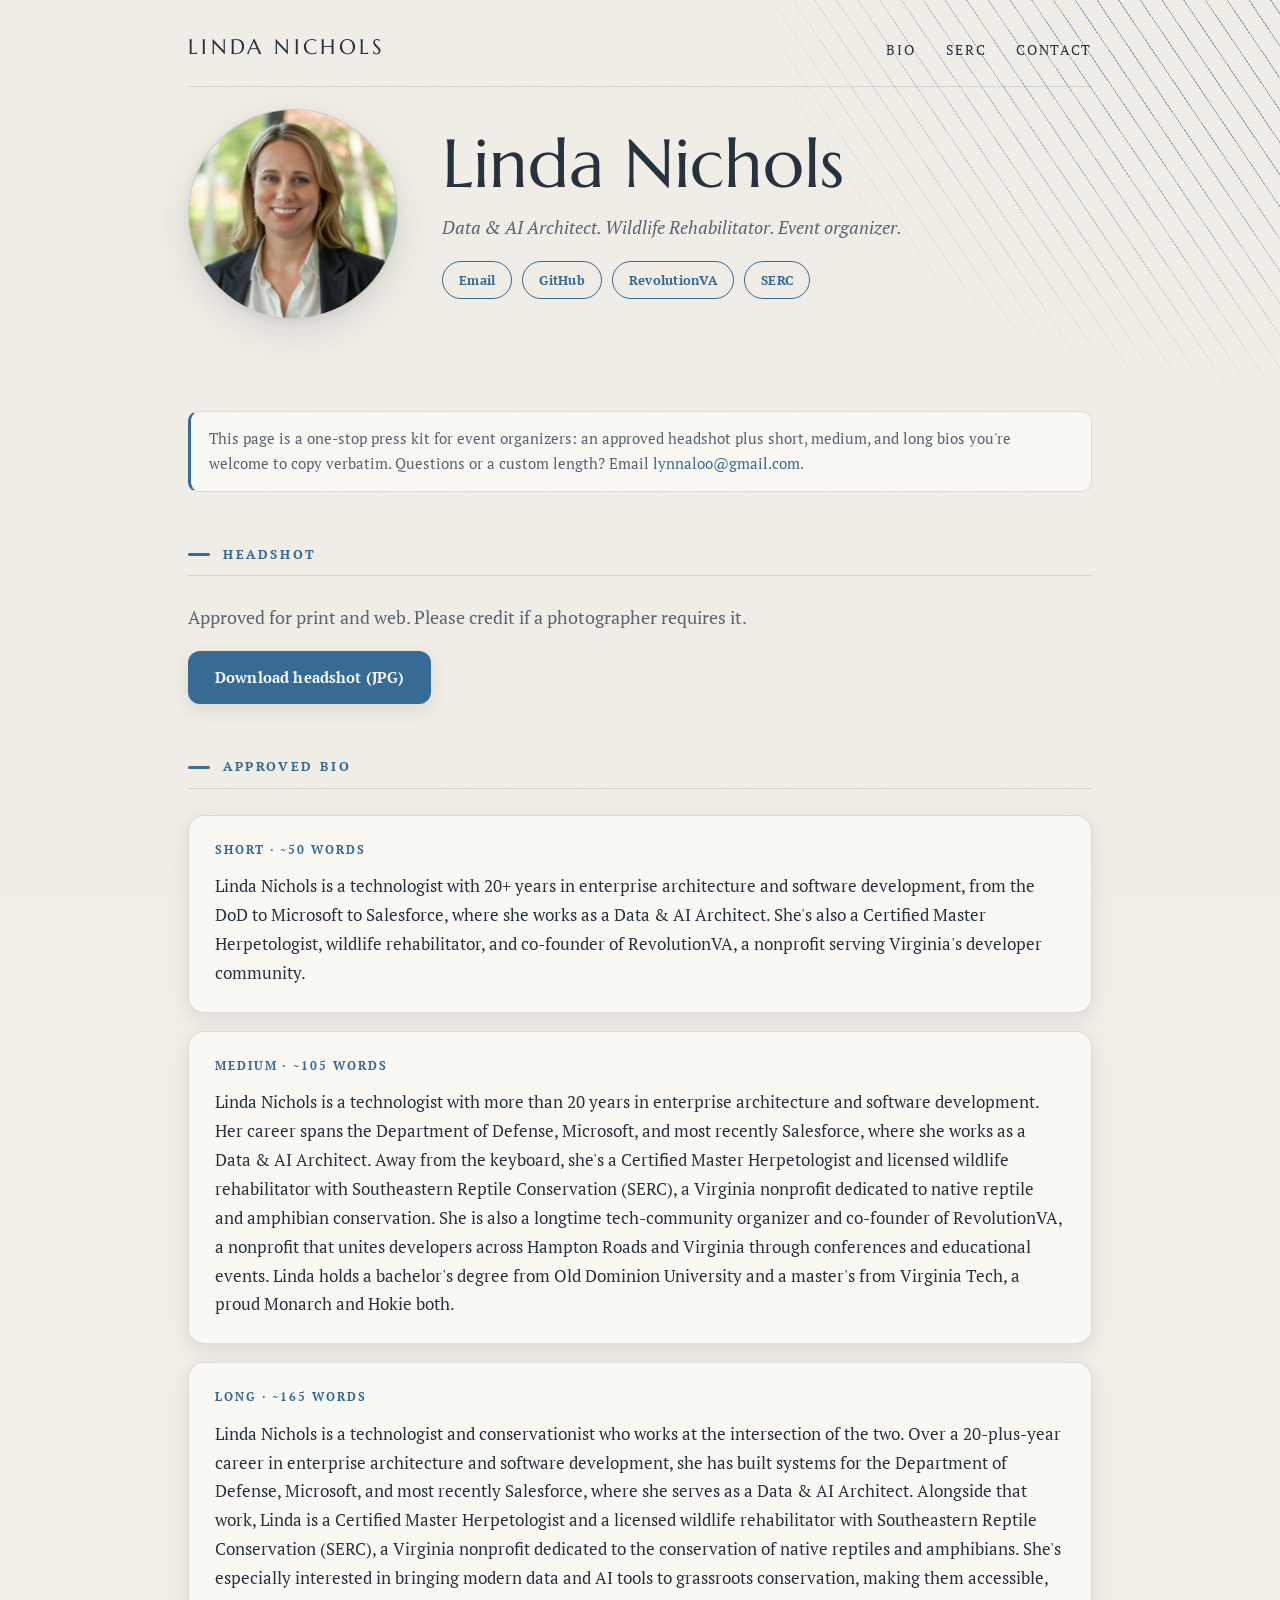
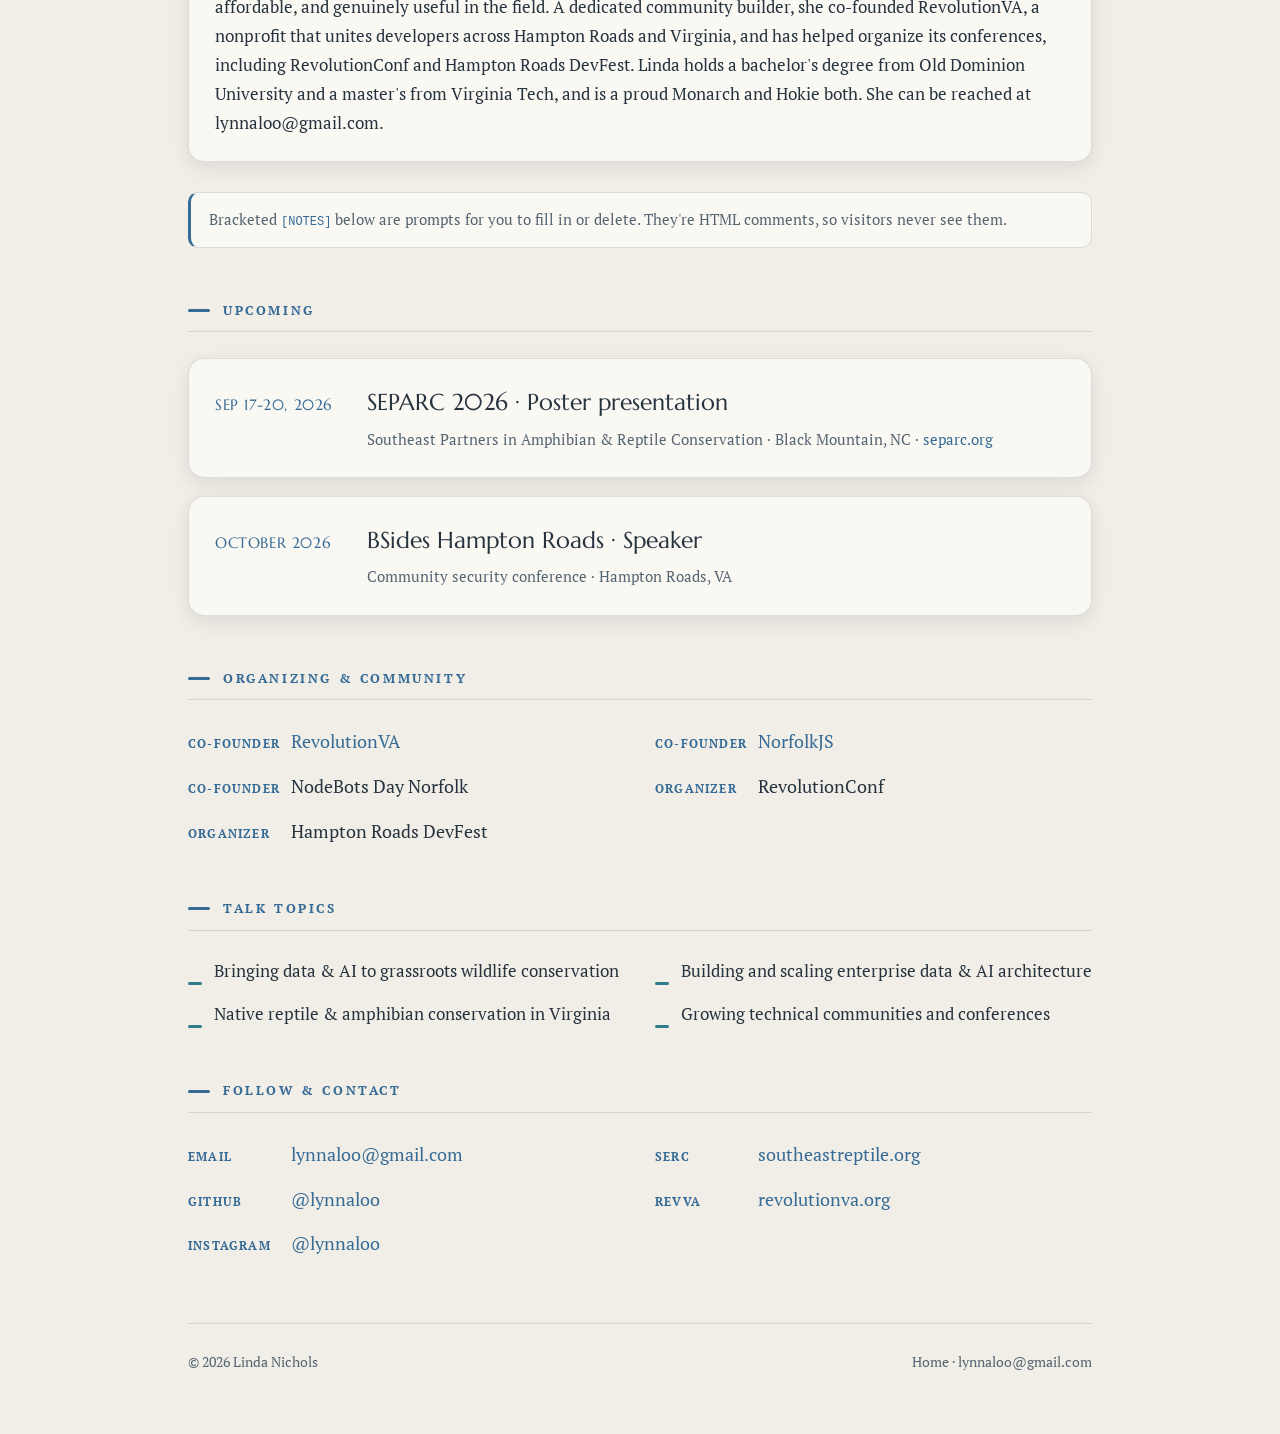
==== bio.html @ 892b2a98 "more edits" ====
<!doctype html>
<html lang="en">
<head>
  <meta charset="utf-8">
  <meta name="viewport" content="width=device-width, initial-scale=1">
  <title>Bio &amp; Press Kit &middot; Linda Nichols</title>
  <meta name="description" content="Approved headshot, bios (short/medium/long), speaking engagements, and contact details for Linda Nichols, Data & AI Architect, Certified Master Herpetologist, and event organizer.">
  <link rel="preconnect" href="https://fonts.googleapis.com">
  <link rel="preconnect" href="https://fonts.gstatic.com" crossorigin>
  <link href="https://fonts.googleapis.com/css2?family=Marcellus&family=PT+Serif:ital,wght@0,400;0,700;1,400;1,700&display=swap" rel="stylesheet">
  <link rel="stylesheet" href="style.css?v=10">
  <link rel="icon" href="data:image/svg+xml,<svg xmlns='http://www.w3.org/2000/svg' viewBox='0 0 100 100'><text y='.9em' font-size='90'>🐢</text></svg>">
</head>
<body>

  <div class="lines" aria-hidden="true"></div>

  <div class="wrap">

    <nav class="nav">
      <a class="brand" href="/">Linda Nichols</a>
      <div class="links">
        <a href="/bio.html">Bio</a>
        <a href="https://southeastreptile.org">SERC</a>
        <a href="mailto:lynnaloo@gmail.com">Contact</a>
      </div>
    </nav>

    <header class="bio-head">
      <div class="portrait">
        <div class="frame">
          <span class="monogram" aria-hidden="true">LN</span>
          <img src="assets/headshot.jpg" alt="Headshot of Linda Nichols" onerror="this.style.display='none'">
        </div>
      </div>
      <div>
        <h1>Linda Nichols</h1>
        <p class="tagline">Data &amp; AI Architect. Wildlife Rehabilitator. Event organizer.</p>
        <div class="cover-links">
          <a class="chip" href="mailto:lynnaloo@gmail.com">Email</a>
          <a class="chip" href="https://github.com/lynnaloo">GitHub</a>
          <a class="chip" href="https://revolutionva.org">RevolutionVA</a>
          <a class="chip" href="https://southeastreptile.org">SERC</a>
        </div>
      </div>
    </header>

    <main>
      <p class="note">
        This page is a one-stop press kit for event organizers: an approved headshot plus
        short, medium, and long bios you're welcome to copy verbatim. Questions or a custom
        length? Email <a href="mailto:lynnaloo@gmail.com">lynnaloo@gmail.com</a>.
      </p>

      <!-- ============ HEADSHOT ============ -->
      <section class="block">
        <h2>Headshot</h2>
        <p style="margin-top:0;color:var(--ink-2)">Approved for print and web. Please credit if a photographer requires it.</p>
        <div class="asset-row">
          <a class="btn primary" href="assets/headshot.jpg" download>Download headshot (JPG)</a>
        </div>
      </section>

      <!-- ============ BIOS ============ -->
      <section class="block">
        <h2>Approved bio</h2>

        <div class="bio-card">
          <p class="label">Short &middot; ~50 words</p>
          <p>
            Linda Nichols is a technologist with 20+ years in enterprise architecture and
            software development, from the DoD to Microsoft to Salesforce, where she works as
            a Data &amp; AI Architect. She's also a Certified Master Herpetologist, wildlife
            rehabilitator, and co-founder of RevolutionVA, a nonprofit serving Virginia's
            developer community.
          </p>
        </div>

        <div class="bio-card">
          <p class="label">Medium &middot; ~105 words</p>
          <p>
            Linda Nichols is a technologist with more than 20 years in enterprise
            architecture and software development. Her career spans the Department of Defense,
            Microsoft, and most recently Salesforce, where she works as a Data &amp; AI
            Architect. Away from the keyboard, she's a Certified Master Herpetologist and
            licensed wildlife rehabilitator with Southeastern Reptile Conservation (SERC), a
            Virginia nonprofit dedicated to native reptile and amphibian conservation. She is
            also a longtime tech-community organizer and co-founder of RevolutionVA, a
            nonprofit that unites developers across Hampton Roads and Virginia through
            conferences and educational events. Linda holds a bachelor's degree from Old
            Dominion University and a master's from Virginia Tech, a proud Monarch and Hokie both.
          </p>
        </div>

        <div class="bio-card">
          <p class="label">Long &middot; ~165 words</p>
          <p>
            Linda Nichols is a technologist and conservationist who works at the intersection
            of the two. Over a 20-plus-year career in enterprise architecture and software
            development, she has built systems for the Department of Defense, Microsoft, and
            most recently Salesforce, where she serves as a Data &amp; AI Architect. Alongside
            that work, Linda is a Certified Master Herpetologist and a licensed wildlife
            rehabilitator with Southeastern Reptile Conservation (SERC), a Virginia nonprofit
            dedicated to the conservation of native reptiles and amphibians. She's especially
            interested in bringing modern data and AI tools to grassroots conservation, making
            them accessible, affordable, and genuinely useful in the field. A dedicated
            community builder, she co-founded RevolutionVA, a nonprofit that unites developers
            across Hampton Roads and Virginia, and has helped organize its conferences,
            including RevolutionConf and Hampton Roads DevFest. Linda holds a bachelor's degree
            from Old Dominion University and a master's from Virginia Tech, and is a proud
            Monarch and Hokie both. She can be reached at lynnaloo@gmail.com.
          </p>
        </div>

        <p class="note">Bracketed <code>[NOTES]</code> below are prompts for you to fill in or delete. They're HTML comments, so visitors never see them.</p>
      </section>

      <!-- ============ UPCOMING SPEAKING ============ -->
      <section class="block">
        <h2>Upcoming</h2>

        <div class="bio-card">
          <div class="event">
            <span class="when">Sep 17-20, 2026</span>
            <span class="what">
              <strong>SEPARC 2026 &middot; Poster presentation</strong><br>
              <span class="meta">Southeast Partners in Amphibian &amp; Reptile Conservation &middot; Black Mountain, NC &middot;
              <a href="https://www.separc.org/2026-meeting">separc.org</a></span>
            </span>
          </div>
        </div>

        <div class="bio-card">
          <div class="event">
            <span class="when">October 2026</span>
            <span class="what">
              <strong>BSides Hampton Roads &middot; Speaker</strong><br>
              <span class="meta">Community security conference &middot; Hampton Roads, VA
              <!-- [Add exact date + talk title + link when confirmed] --></span>
            </span>
          </div>
        </div>
      </section>

      <!-- ============ ORGANIZING ============ -->
      <section class="block">
        <h2>Organizing &amp; community</h2>
        <div class="links-list">
          <a href="https://revolutionva.org"><span class="k">Co-founder</span> RevolutionVA</a>
          <a href="https://norfolkjs.com"><span class="k">Co-founder</span> NorfolkJS</a>
          <span class="pair"><span class="k">Co-founder</span> NodeBots Day Norfolk</span>
          <span class="pair"><span class="k">Organizer</span> RevolutionConf</span>
          <span class="pair"><span class="k">Organizer</span> Hampton Roads DevFest</span>
        </div>
      </section>

      <!-- ============ TALK TOPICS ============ -->
      <section class="block">
        <h2>Talk topics</h2>
        <div class="links-list">
          <span class="topic">Bringing data &amp; AI to grassroots wildlife conservation</span>
          <span class="topic">Building and scaling enterprise data &amp; AI architecture</span>
          <span class="topic">Native reptile &amp; amphibian conservation in Virginia</span>
          <span class="topic">Growing technical communities and conferences</span>
        </div>
      </section>

      <!-- ============ CONTACT ============ -->
      <section class="block">
        <h2>Follow &amp; contact</h2>
        <div class="links-list">
          <a href="mailto:lynnaloo@gmail.com"><span class="k">Email</span> lynnaloo@gmail.com</a>
          <a href="https://southeastreptile.org"><span class="k">SERC</span> southeastreptile.org</a>
          <a href="https://github.com/lynnaloo"><span class="k">GitHub</span> @lynnaloo</a>
          <a href="https://revolutionva.org"><span class="k">RevVA</span> revolutionva.org</a>
          <a href="https://instagram.com/lynnaloo"><span class="k">Instagram</span> @lynnaloo</a>
        </div>
      </section>
    </main>

    <footer>
      <span>&copy; <span id="yr"></span> Linda Nichols</span>
      <span><a href="/">Home</a> &middot; <a href="mailto:lynnaloo@gmail.com">lynnaloo@gmail.com</a></span>
    </footer>

  </div>
  <script>document.getElementById('yr').textContent = new Date().getFullYear();</script>
</body>
</html>
---- style.css ----
/* ============================================================
   Linda Nichols personal site
   Look: soft watercolor / editorial, blue palette on warm paper
   Type: Marcellus (display) + PT Serif (body)
   ============================================================ */

:root {
  --paper:   #f1eee7;   /* soft warm paper */
  --paper-2: #e8e5db;
  --surface: #faf8f3;   /* cards */
  --ink:     #26333e;   /* deep slate-blue */
  --ink-2:   #566572;
  --line:    rgba(38, 51, 62, .14);
  --blue:    #356b96;   /* accent / links */
  --teal:    #2f7d8c;
  --indigo:  #435a86;

  --shadow:    0 14px 38px rgba(38, 51, 62, .12), 0 3px 10px rgba(38, 51, 62, .06);
  --shadow-sm: 0 6px 18px rgba(38, 51, 62, .10);
  --radius:  16px;
  --maxw:    960px;

  --display: "Marcellus", "Iowan Old Style", Georgia, serif;
  --body:    "PT Serif", Georgia, "Times New Roman", serif;
}

@media (prefers-color-scheme: dark) {
  :root {
    --paper:   #15212a;   /* deep petrol */
    --paper-2: #101a21;
    --surface: #1d2b35;
    --ink:     #e7eef2;
    --ink-2:   #a6b6c0;
    --line:    rgba(231, 238, 242, .14);
    --blue:    #7fb2da;
    --teal:    #57b0bf;
    --indigo:  #8ea4cf;
    --shadow:    0 16px 40px rgba(0, 0, 0, .45), 0 4px 12px rgba(0, 0, 0, .35);
    --shadow-sm: 0 8px 22px rgba(0, 0, 0, .4);
  }
}

/* ---- base ---- */
* { box-sizing: border-box; }
html { -webkit-text-size-adjust: 100%; scroll-behavior: smooth; }
body {
  margin: 0;
  font-family: var(--body);
  background: var(--paper);
  color: var(--ink);
  font-size: 18px;
  line-height: 1.7;
  -webkit-font-smoothing: antialiased;
  position: relative;
}
/* soft paper grain */
body::before {
  content: ""; position: fixed; inset: 0; z-index: 9999; pointer-events: none;
  opacity: .45; mix-blend-mode: multiply;
  background-image: url("data:image/svg+xml,%3Csvg xmlns='http://www.w3.org/2000/svg' width='140' height='140'%3E%3Cfilter id='n'%3E%3CfeTurbulence type='fractalNoise' baseFrequency='0.9' numOctaves='2' stitchTiles='stitch'/%3E%3CfeColorMatrix type='saturate' values='0'/%3E%3C/filter%3E%3Crect width='100%25' height='100%25' filter='url(%23n)' opacity='0.05'/%3E%3C/svg%3E");
}
@media (prefers-color-scheme: dark) { body::before { mix-blend-mode: screen; opacity: .35; } }

.wrap { position: relative; z-index: 1; max-width: var(--maxw); margin: 0 auto; padding: 0 28px; }
a { color: var(--blue); text-decoration: none; }
a:hover { text-decoration: underline; text-underline-offset: 3px; }
img { max-width: 100%; display: block; }
h1, h2, h3 { font-family: var(--display); font-weight: 400; line-height: 1.04; }
::selection { background: rgba(53, 107, 150, .22); color: var(--ink); }

/* ---- nav ---- */
.nav { display: flex; align-items: center; justify-content: space-between; padding: 30px 0 20px; border-bottom: 1px solid var(--line); }
.nav .brand { font-family: var(--display); font-size: 21px; letter-spacing: .16em; text-transform: uppercase; color: var(--ink); }
.nav .brand:hover { text-decoration: none; color: var(--blue); }
.nav .links a { color: var(--ink); margin-left: 26px; font-size: 14px; text-transform: uppercase; letter-spacing: .12em; }
.nav .links a:hover { color: var(--blue); text-decoration: none; }

/* ---- eyebrow ---- */
.eyebrow {
  display: inline-flex; align-items: center; gap: 12px;
  font-family: var(--body); font-weight: 700; text-transform: uppercase;
  letter-spacing: .22em; font-size: 12px; color: var(--blue); margin: 0 0 26px;
}
.eyebrow::before { content: ""; width: 30px; height: 2px; background: var(--blue); }

/* ============================================================
   HERO (home)
   ============================================================ */
.hero { position: relative; }
.hero-inner { padding: 44px 0 88px; position: relative; z-index: 1; }
.hero h1 { font-size: clamp(48px, 10vw, 104px); margin: 0 0 26px; color: var(--ink); letter-spacing: -0.01em; }
.hero h1 em { font-style: italic; color: var(--blue); }
.hero .lede { font-size: 20px; line-height: 1.6; color: var(--ink-2); margin: 0 0 34px; }
.hero .lede strong { color: var(--ink); font-weight: 700; }

/* line motif: thin diagonal hatch fading into the top-right corner */
.lines {
  position: absolute; top: 0; right: 0; width: min(48%, 560px); height: 440px; z-index: 0; pointer-events: none;
  background-image: repeating-linear-gradient(56deg, rgba(53,107,150,.5) 0 1px, transparent 1px 18px);
  -webkit-mask-image: radial-gradient(135% 130% at 100% 0, #000 26%, transparent 70%);
          mask-image: radial-gradient(135% 130% at 100% 0, #000 26%, transparent 70%);
}
@media (prefers-color-scheme: dark) {
  .lines { background-image: repeating-linear-gradient(56deg, rgba(127,178,218,.3) 0 1px, transparent 1px 18px); }
}
@media (max-width: 900px) { .lines { height: 320px; width: min(60%, 360px); } }
@media (max-width: 560px) { .lines { height: 200px; width: 64%; } }

/* ---- buttons ---- */
.btn-row { display: flex; flex-wrap: wrap; gap: 16px; }
.btn {
  display: inline-block; padding: 13px 26px; border-radius: 12px;
  font-family: var(--body); font-weight: 700; font-size: 15px; letter-spacing: .01em;
  border: 1px solid var(--line); background: var(--surface); color: var(--ink);
  box-shadow: var(--shadow-sm); transition: transform .16s ease, box-shadow .16s ease;
}
.btn:hover { text-decoration: none; transform: translateY(-2px); box-shadow: var(--shadow); }
.btn.primary { background: var(--blue); border-color: transparent; color: #f7fbff; }

/* ============================================================
   BIO cover (portrait + name)
   ============================================================ */
.bio-head { display: flex; gap: 44px; align-items: center; padding: 22px 0 58px; flex-wrap: wrap; }

.portrait { position: relative; width: 210px; flex-shrink: 0; }
.portrait .frame {
  position: relative; z-index: 1; border-radius: 50%; overflow: hidden;
  box-shadow: var(--shadow); background: var(--paper-2); border: 1px solid var(--line);
  aspect-ratio: 1 / 1;
}
.portrait .monogram {
  position: absolute; inset: 0; display: flex; align-items: center; justify-content: center;
  font-family: var(--display); font-size: 62px; letter-spacing: .06em; color: var(--ink-2);
  opacity: .55;
}
.portrait img { position: relative; z-index: 1; width: 100%; height: 100%; aspect-ratio: 1 / 1; object-fit: cover; }

.bio-head h1 { font-size: clamp(42px, 8vw, 68px); margin: 0 0 14px; color: var(--ink); }
.bio-head .tagline { font-family: var(--body); font-style: italic; font-size: 18px; color: var(--ink-2); margin: 0 0 20px; line-height: 1.5; }
.cover-links { display: flex; flex-wrap: wrap; gap: 10px; }
.chip {
  font-family: var(--body); font-weight: 700; font-size: 13px; letter-spacing: .02em;
  padding: 7px 16px; border-radius: 999px; border: 1px solid var(--blue);
  color: var(--blue); background: transparent; transition: background .16s ease, color .16s ease;
}
.chip:hover { background: var(--blue); color: #f7fbff; text-decoration: none; }

/* ============================================================
   CONTENT
   ============================================================ */
main { padding: 4px 0 0; }

.note {
  font-family: var(--body); font-size: 15px; color: var(--ink-2);
  background: var(--surface); border: 1px solid var(--line); border-left: 3px solid var(--blue);
  border-radius: 10px; padding: 14px 18px; margin: 30px 0 0;
}
.note code { font-family: ui-monospace, Menlo, monospace; font-size: 12px; color: var(--blue); }

section.block { margin: 56px 0; }
section.block > h2 {
  display: flex; align-items: center; gap: 13px;
  font-family: var(--body); font-weight: 700; text-transform: uppercase;
  letter-spacing: .2em; font-size: 13px; color: var(--blue);
  margin: 0 0 26px; padding-bottom: 14px; border-bottom: 1px solid var(--line);
}
section.block > h2::before { content: ""; width: 22px; height: 3px; border-radius: 2px; background: var(--blue); flex-shrink: 0; }

/* cards */
.bio-card {
  position: relative; background: var(--surface); border: 1px solid var(--line);
  border-radius: var(--radius); padding: 24px 26px; margin-bottom: 18px;
  box-shadow: var(--shadow-sm); transition: transform .16s ease, box-shadow .16s ease;
}
.bio-card:hover { transform: translateY(-3px); box-shadow: var(--shadow); }
.bio-card .label { font-family: var(--body); font-size: 12px; font-weight: 700; text-transform: uppercase; letter-spacing: .16em; color: var(--blue); margin: 0 0 12px; }
.bio-card p { margin: 0; font-size: 17px; }
.bio-card p + p { margin-top: 8px; }

/* events */
.event { display: flex; gap: 24px; align-items: baseline; }
.event .when { font-family: var(--display); font-size: 15px; letter-spacing: .04em; color: var(--blue); flex-shrink: 0; min-width: 128px; text-transform: uppercase; }
.event .what strong { font-family: var(--display); font-weight: 400; font-size: 23px; color: var(--ink); }
.event .what .meta { color: var(--ink-2); font-size: 15px; }

.asset-row { display: flex; flex-wrap: wrap; gap: 14px; margin-top: 6px; }

/* two-column lists */
.links-list { display: grid; grid-template-columns: repeat(2, 1fr); gap: 14px 30px; }
.links-list a, .links-list span.pair { display: flex; align-items: baseline; gap: 11px; }
.links-list .k { font-family: var(--body); font-size: 12px; font-weight: 700; text-transform: uppercase; letter-spacing: .1em; color: var(--blue); min-width: 92px; flex-shrink: 0; }
.topic { display: flex; gap: 12px; align-items: baseline; color: var(--ink); font-size: 17px; }
.topic::before { content: ""; width: 14px; height: 3px; border-radius: 2px; background: var(--teal); flex-shrink: 0; transform: translateY(8px); }

/* home highlight cards */
.cards { display: grid; grid-template-columns: repeat(2, 1fr); gap: 20px; margin: 46px 0; }
.card {
  position: relative; display: block; background: var(--surface); border: 1px solid var(--line);
  border-radius: var(--radius); padding: 26px; box-shadow: var(--shadow-sm); color: var(--ink);
  transition: transform .16s ease, box-shadow .16s ease; overflow: hidden;
}
.card:hover { transform: translateY(-3px); box-shadow: var(--shadow); text-decoration: none; }
.card .kicker { position: relative; z-index: 1; font-family: var(--body); font-size: 12px; font-weight: 700; text-transform: uppercase; letter-spacing: .14em; color: var(--blue); margin: 0 0 10px; }
.card h3 { position: relative; z-index: 1; font-size: 25px; margin: 0 0 8px; color: var(--ink); }
.card p { position: relative; z-index: 1; margin: 0; color: var(--ink-2); font-size: 15px; }

/* footer */
footer {
  border-top: 1px solid var(--line); margin-top: 64px; padding: 26px 0 60px;
  color: var(--ink-2); font-family: var(--body); font-size: 14px;
  display: flex; justify-content: space-between; flex-wrap: wrap; gap: 12px;
}
footer a { color: var(--ink-2); }
footer a:hover { color: var(--blue); }

/* ---- responsive ---- */
@media (max-width: 620px) {
  body { font-size: 17px; }
  .links-list, .cards { grid-template-columns: 1fr; }
  .event { flex-direction: column; gap: 4px; }
  .event .when { min-width: 0; }
  .nav .links a { margin-left: 16px; }
}

@media (prefers-reduced-motion: reduce) { * { transition: none !important; scroll-behavior: auto; } }
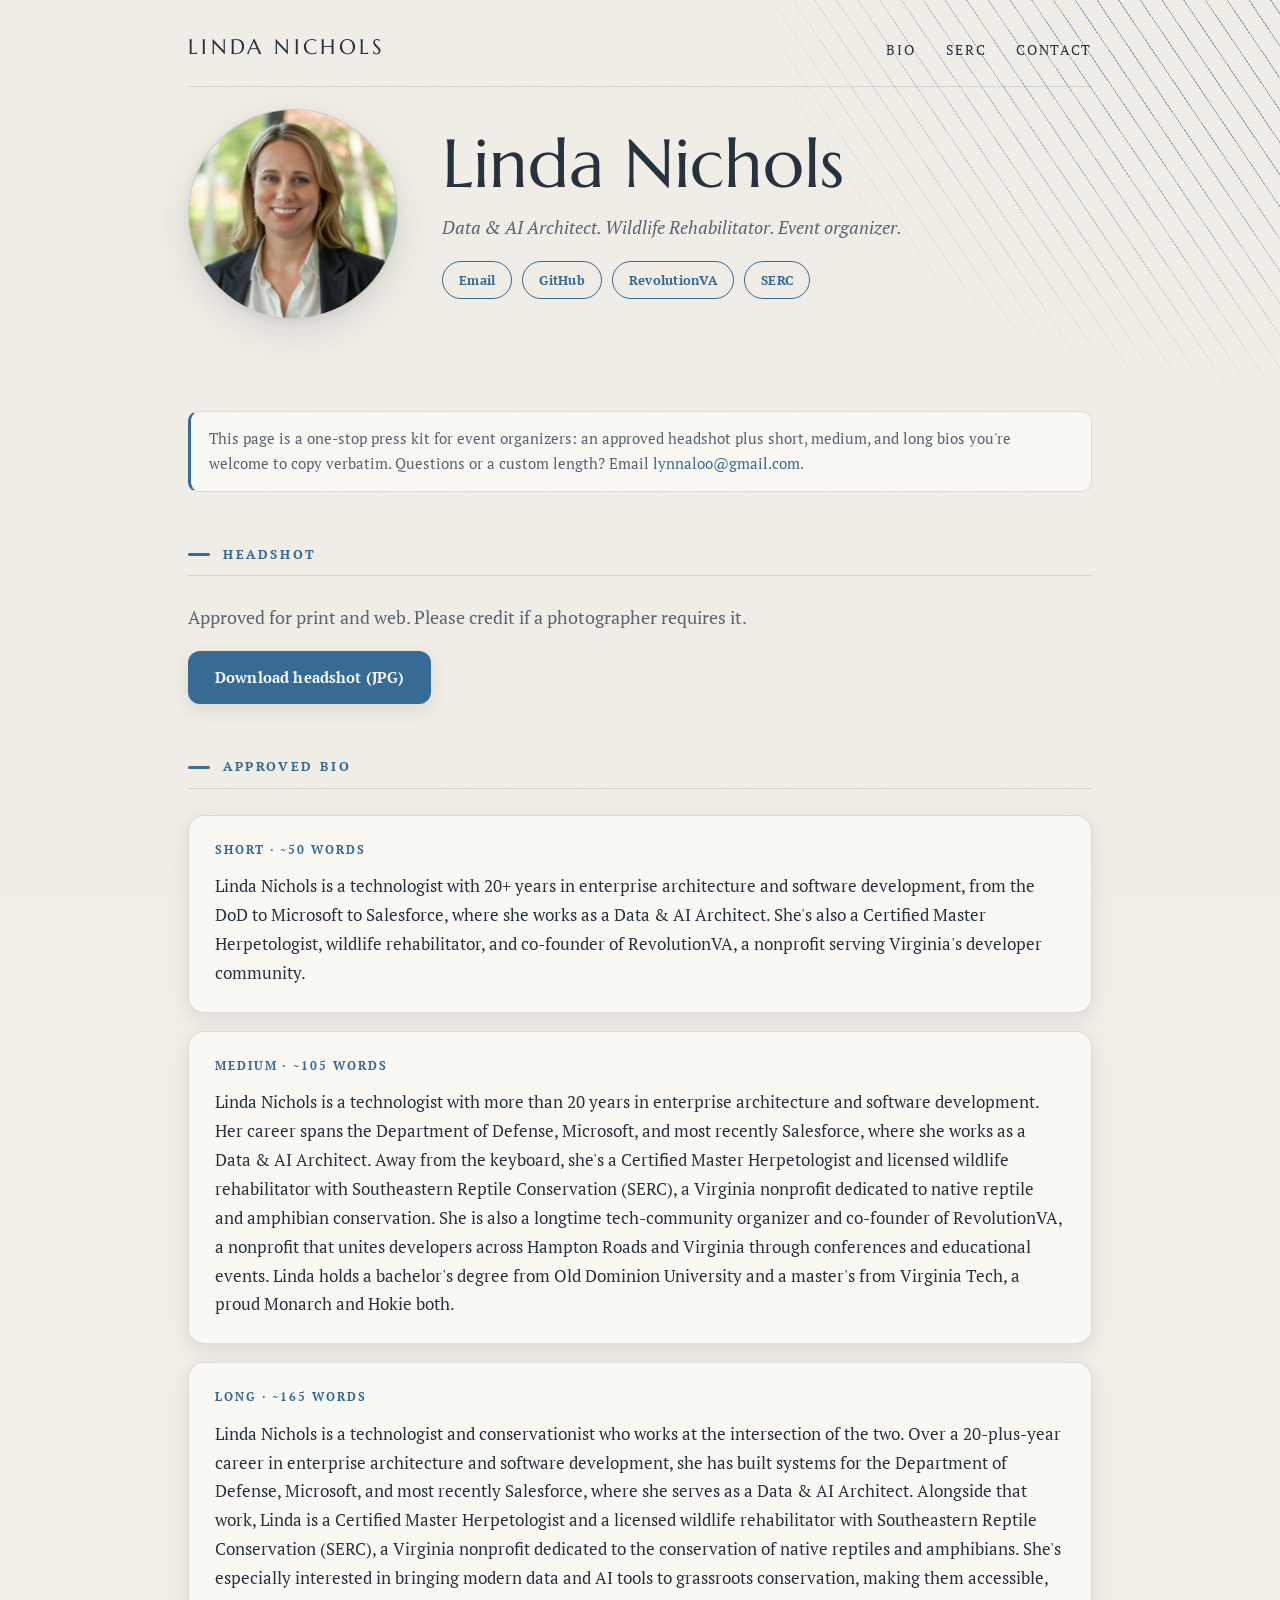
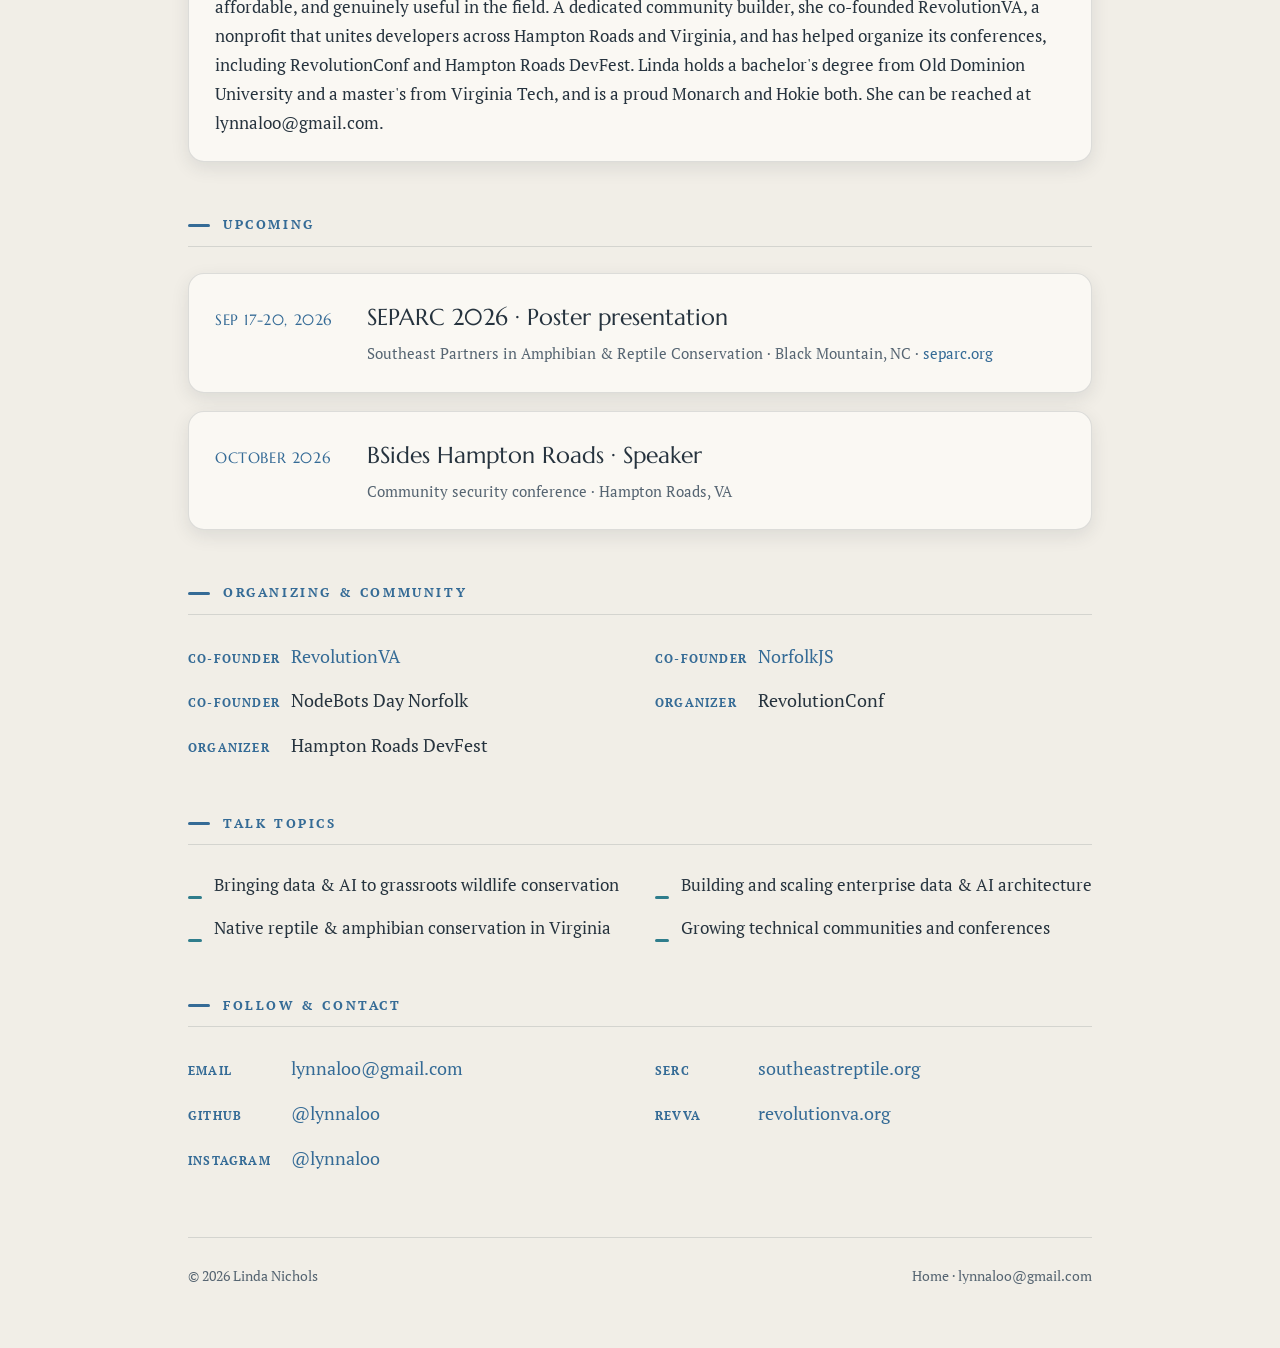
==== commit 842aafc2: "fixed comment" ====
--- a/bio.html
+++ b/bio.html
@@ -112,7 +112,6 @@
           </p>
         </div>
 
-        <p class="note">Bracketed <code>[NOTES]</code> below are prompts for you to fill in or delete. They're HTML comments, so visitors never see them.</p>
       </section>
 
       <!-- ============ UPCOMING SPEAKING ============ -->
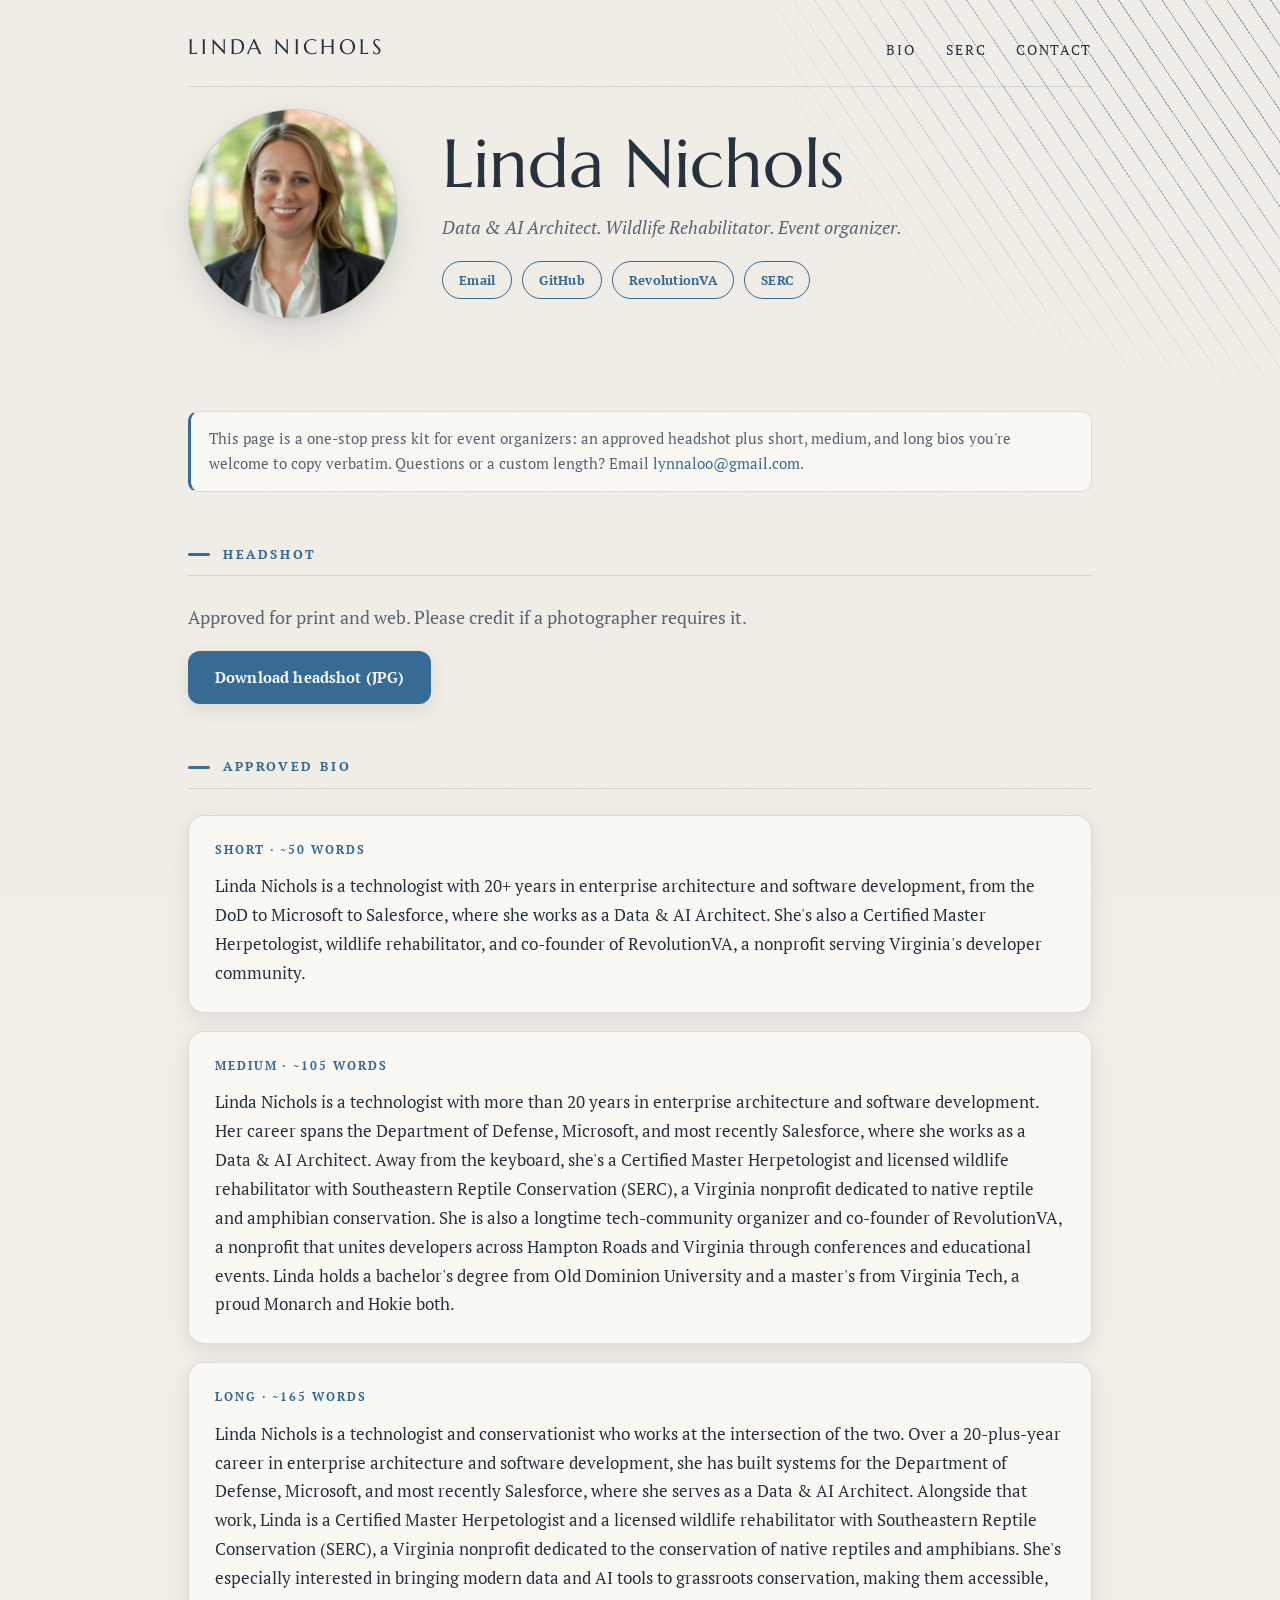
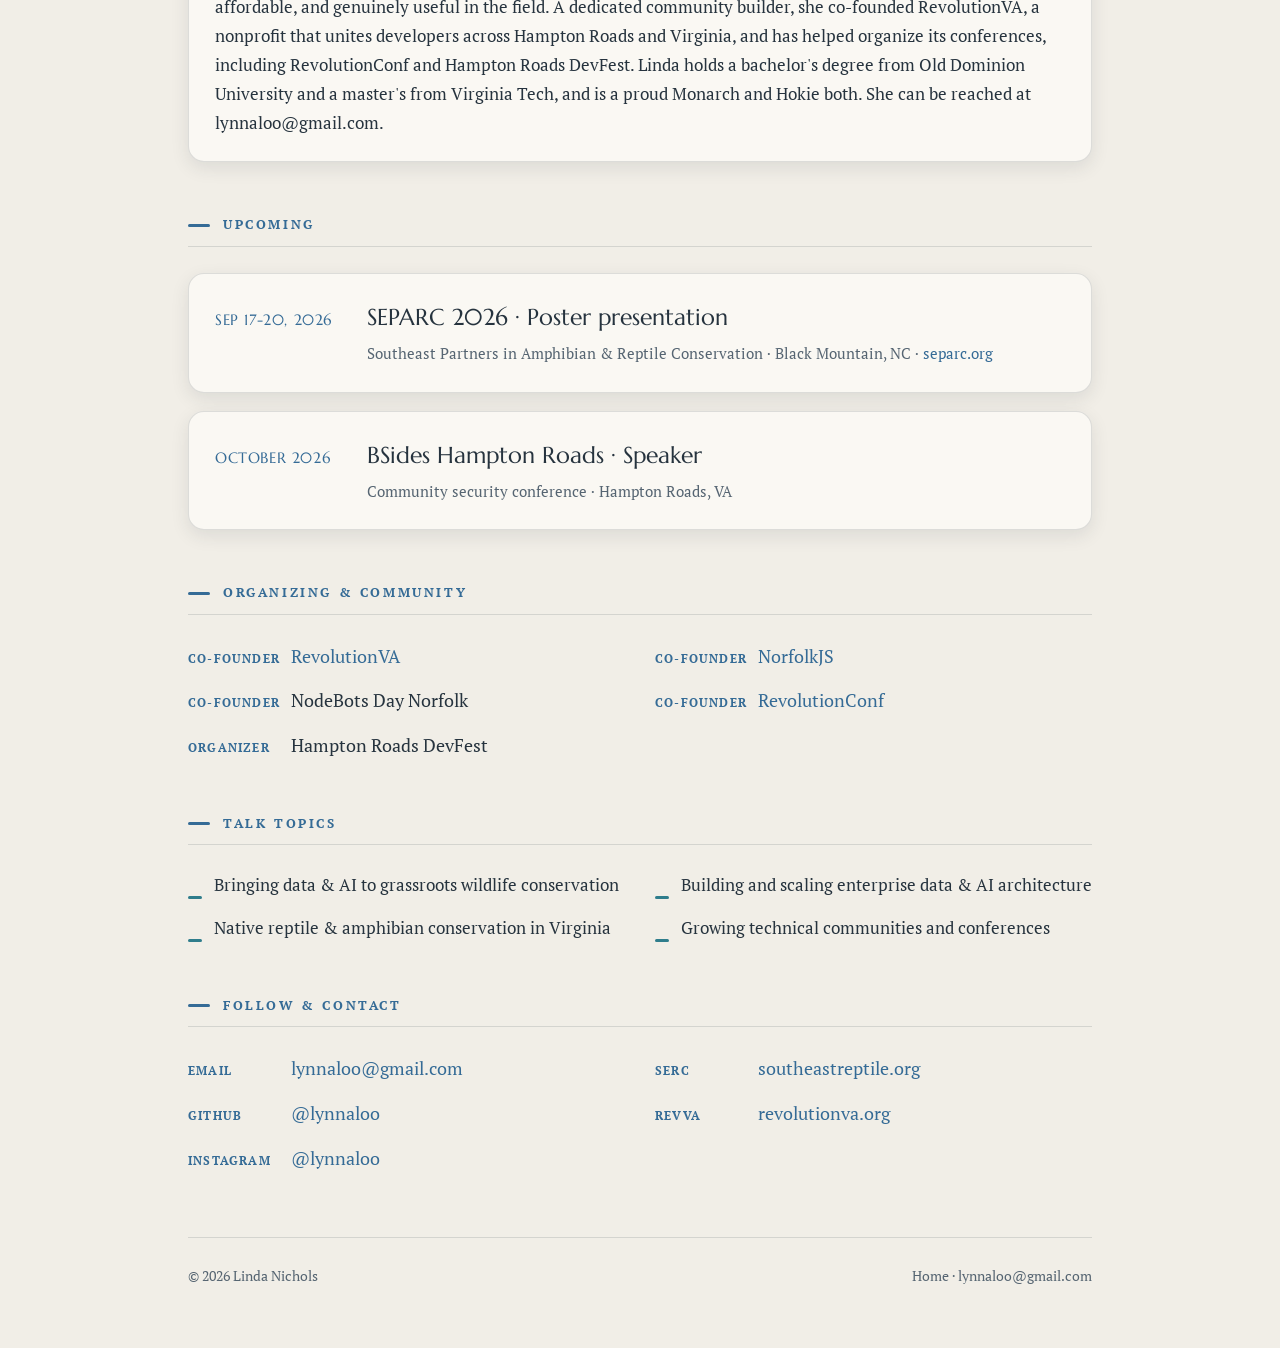
==== commit 082b9eb6: "updates" ====
--- a/bio.html
+++ b/bio.html
@@ -8,7 +8,7 @@
   <link rel="preconnect" href="https://fonts.googleapis.com">
   <link rel="preconnect" href="https://fonts.gstatic.com" crossorigin>
   <link href="https://fonts.googleapis.com/css2?family=Marcellus&family=PT+Serif:ital,wght@0,400;0,700;1,400;1,700&display=swap" rel="stylesheet">
-  <link rel="stylesheet" href="style.css?v=10">
+  <link rel="stylesheet" href="style.css?v=12">
   <link rel="icon" href="data:image/svg+xml,<svg xmlns='http://www.w3.org/2000/svg' viewBox='0 0 100 100'><text y='.9em' font-size='90'>🐢</text></svg>">
 </head>
 <body>
@@ -148,7 +148,7 @@
           <a href="https://revolutionva.org"><span class="k">Co-founder</span> RevolutionVA</a>
           <a href="https://norfolkjs.com"><span class="k">Co-founder</span> NorfolkJS</a>
           <span class="pair"><span class="k">Co-founder</span> NodeBots Day Norfolk</span>
-          <span class="pair"><span class="k">Organizer</span> RevolutionConf</span>
+          <a href="https://revolutionconf.com/"><span class="k">Co-founder</span> RevolutionConf</a>
           <span class="pair"><span class="k">Organizer</span> Hampton Roads DevFest</span>
         </div>
       </section>
--- a/style.css
+++ b/style.css
@@ -204,6 +204,17 @@
 .card h3 { position: relative; z-index: 1; font-size: 25px; margin: 0 0 8px; color: var(--ink); }
 .card p { position: relative; z-index: 1; margin: 0; color: var(--ink-2); font-size: 15px; }
 
+/* home highlights */
+.hl-list { display: grid; gap: 18px; }
+.hl-role { display: block; font-family: var(--display); font-size: 21px; color: var(--ink); }
+.hl-role a { color: var(--blue); }
+.hl-role a:hover { text-decoration: underline; text-underline-offset: 3px; }
+.hl-desc { display: block; color: var(--ink-2); font-size: 15px; margin-top: 3px; }
+.hl-sub { font-family: var(--body); font-weight: 700; text-transform: uppercase; letter-spacing: .16em; font-size: 12px; color: var(--blue); margin: 30px 0 12px; }
+.tags { display: flex; flex-wrap: wrap; gap: 10px; align-items: center; }
+.tag { font-family: var(--body); font-size: 14px; color: var(--ink); background: var(--surface); border: 1px solid var(--line); border-radius: 999px; padding: 7px 15px; }
+.tag-more { color: var(--ink-2); font-size: 14px; }
+
 /* footer */
 footer {
   border-top: 1px solid var(--line); margin-top: 64px; padding: 26px 0 60px;
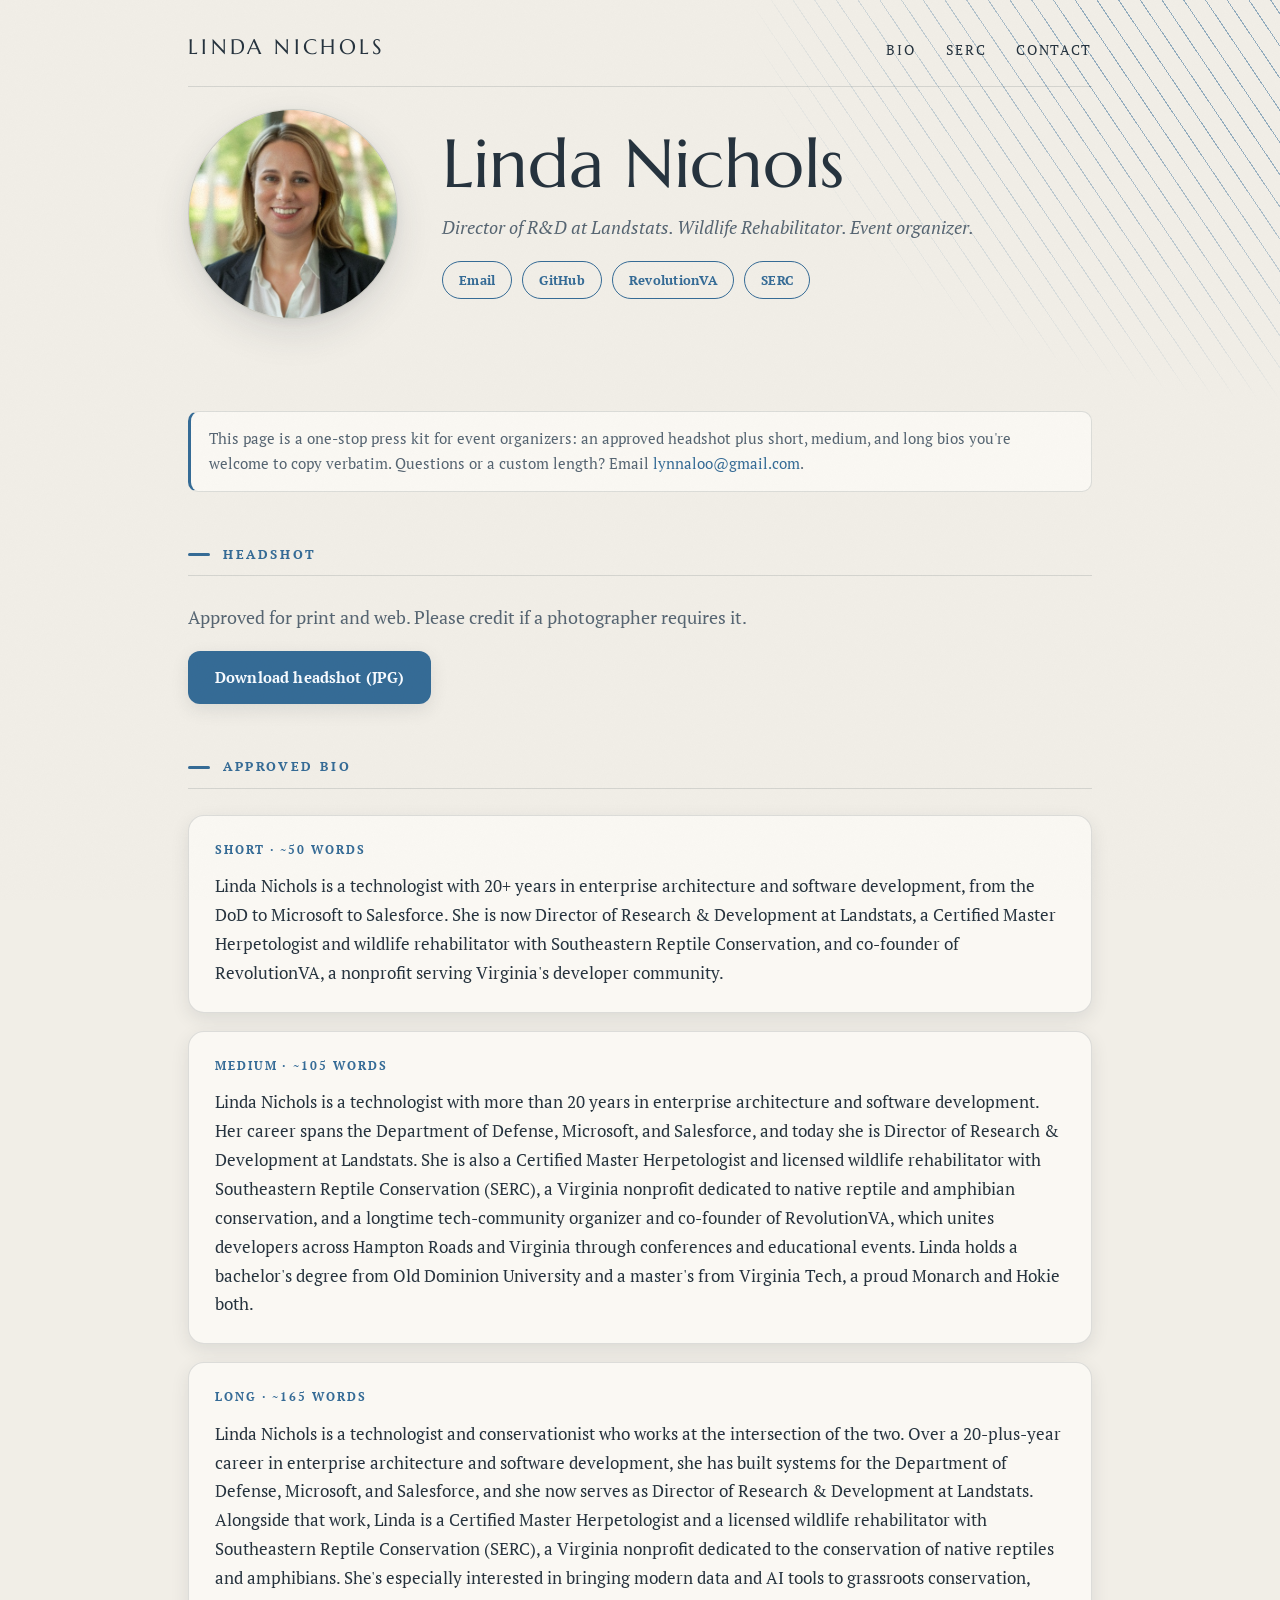
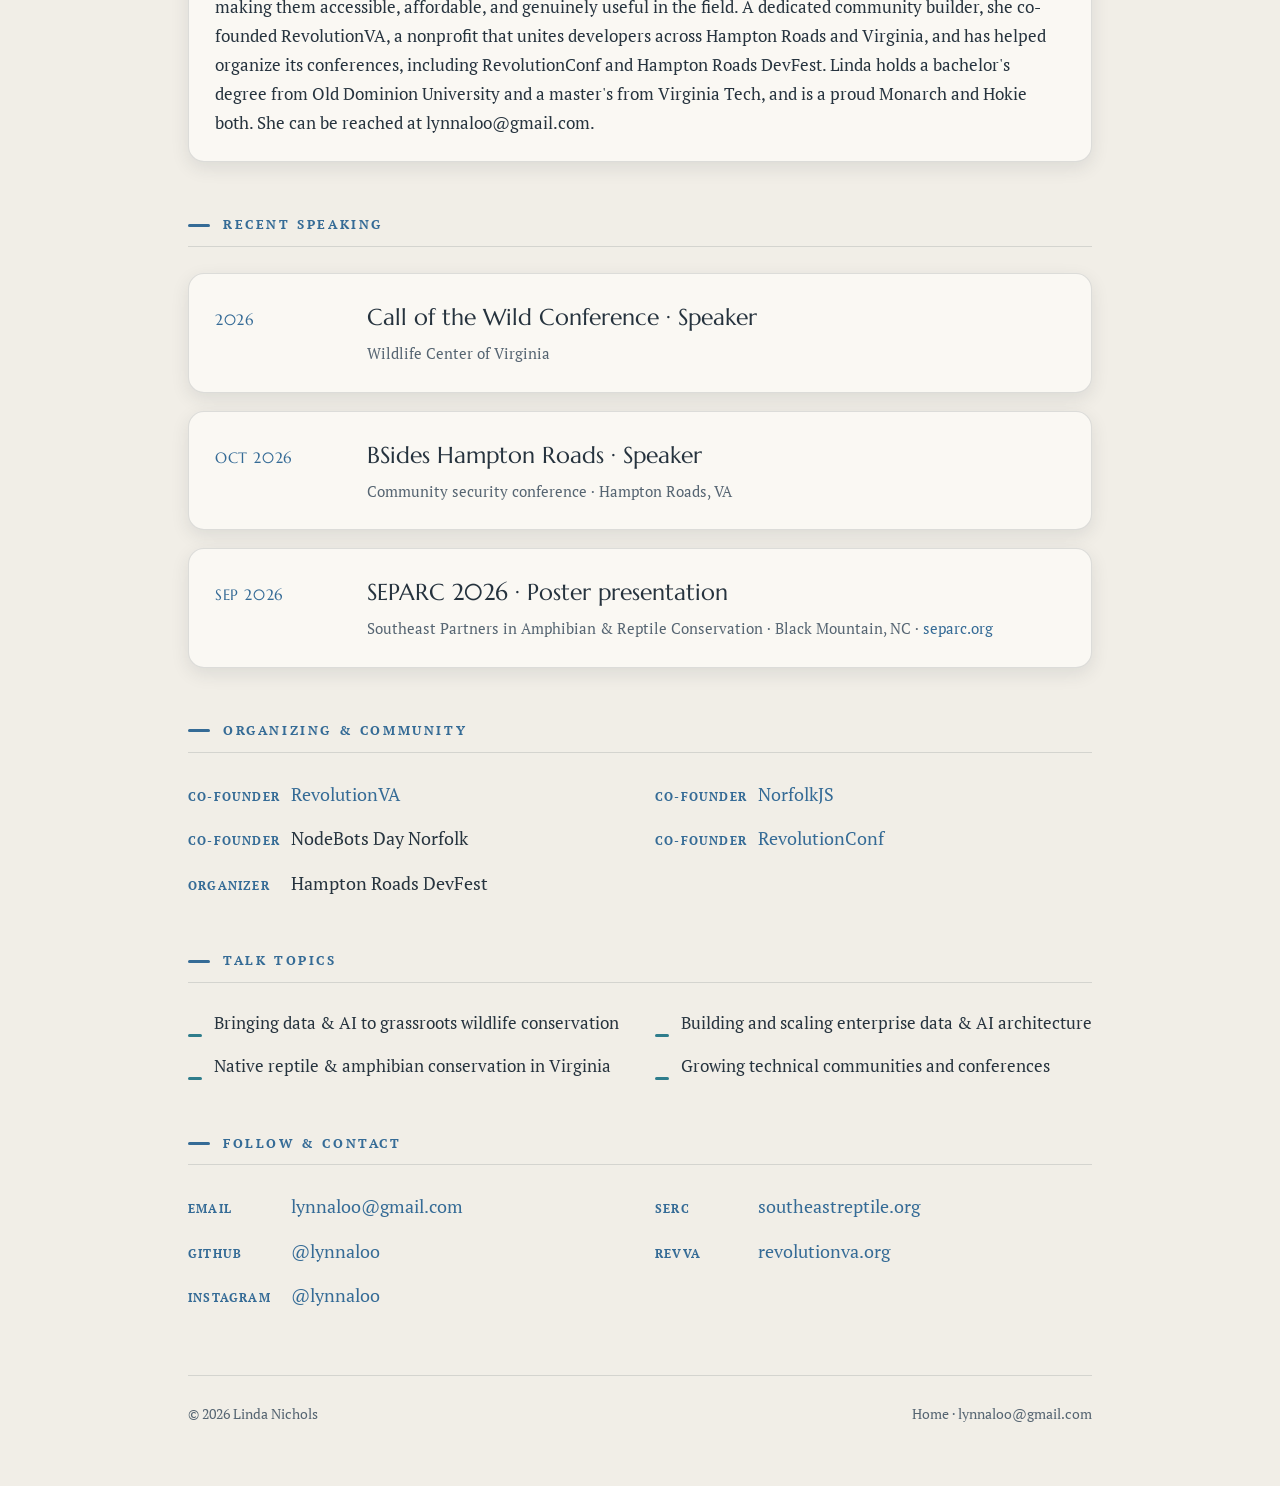
==== commit bf74dd4a: "Update current role to Landstats, add Projects, refresh recent speaking" ====
--- a/bio.html
+++ b/bio.html
@@ -4,7 +4,7 @@
   <meta charset="utf-8">
   <meta name="viewport" content="width=device-width, initial-scale=1">
   <title>Bio &amp; Press Kit &middot; Linda Nichols</title>
-  <meta name="description" content="Approved headshot, bios (short/medium/long), speaking engagements, and contact details for Linda Nichols, Data & AI Architect, Certified Master Herpetologist, and event organizer.">
+  <meta name="description" content="Approved headshot, bios (short/medium/long), speaking engagements, and contact details for Linda Nichols, Director of R&D at Landstats, Certified Master Herpetologist, and event organizer.">
   <link rel="preconnect" href="https://fonts.googleapis.com">
   <link rel="preconnect" href="https://fonts.gstatic.com" crossorigin>
   <link href="https://fonts.googleapis.com/css2?family=Marcellus&family=PT+Serif:ital,wght@0,400;0,700;1,400;1,700&display=swap" rel="stylesheet">
@@ -35,7 +35,7 @@
       </div>
       <div>
         <h1>Linda Nichols</h1>
-        <p class="tagline">Data &amp; AI Architect. Wildlife Rehabilitator. Event organizer.</p>
+        <p class="tagline">Director of R&amp;D at Landstats. Wildlife Rehabilitator. Event organizer.</p>
         <div class="cover-links">
           <a class="chip" href="mailto:lynnaloo@gmail.com">Email</a>
           <a class="chip" href="https://github.com/lynnaloo">GitHub</a>
@@ -69,10 +69,10 @@
           <p class="label">Short &middot; ~50 words</p>
           <p>
             Linda Nichols is a technologist with 20+ years in enterprise architecture and
-            software development, from the DoD to Microsoft to Salesforce, where she works as
-            a Data &amp; AI Architect. She's also a Certified Master Herpetologist, wildlife
-            rehabilitator, and co-founder of RevolutionVA, a nonprofit serving Virginia's
-            developer community.
+            software development, from the DoD to Microsoft to Salesforce. She is now Director
+            of Research &amp; Development at Landstats, a Certified Master Herpetologist and
+            wildlife rehabilitator with Southeastern Reptile Conservation, and co-founder of
+            RevolutionVA, a nonprofit serving Virginia's developer community.
           </p>
         </div>
 
@@ -81,14 +81,14 @@
           <p>
             Linda Nichols is a technologist with more than 20 years in enterprise
             architecture and software development. Her career spans the Department of Defense,
-            Microsoft, and most recently Salesforce, where she works as a Data &amp; AI
-            Architect. Away from the keyboard, she's a Certified Master Herpetologist and
-            licensed wildlife rehabilitator with Southeastern Reptile Conservation (SERC), a
-            Virginia nonprofit dedicated to native reptile and amphibian conservation. She is
-            also a longtime tech-community organizer and co-founder of RevolutionVA, a
-            nonprofit that unites developers across Hampton Roads and Virginia through
-            conferences and educational events. Linda holds a bachelor's degree from Old
-            Dominion University and a master's from Virginia Tech, a proud Monarch and Hokie both.
+            Microsoft, and Salesforce, and today she is Director of Research &amp; Development
+            at Landstats. She is also a Certified Master Herpetologist and licensed wildlife
+            rehabilitator with Southeastern Reptile Conservation (SERC), a Virginia nonprofit
+            dedicated to native reptile and amphibian conservation, and a longtime
+            tech-community organizer and co-founder of RevolutionVA, which unites developers
+            across Hampton Roads and Virginia through conferences and educational events. Linda
+            holds a bachelor's degree from Old Dominion University and a master's from Virginia
+            Tech, a proud Monarch and Hokie both.
           </p>
         </div>
 
@@ -98,8 +98,8 @@
             Linda Nichols is a technologist and conservationist who works at the intersection
             of the two. Over a 20-plus-year career in enterprise architecture and software
             development, she has built systems for the Department of Defense, Microsoft, and
-            most recently Salesforce, where she serves as a Data &amp; AI Architect. Alongside
-            that work, Linda is a Certified Master Herpetologist and a licensed wildlife
+            Salesforce, and she now serves as Director of Research &amp; Development at
+            Landstats. Alongside that work, Linda is a Certified Master Herpetologist and a licensed wildlife
             rehabilitator with Southeastern Reptile Conservation (SERC), a Virginia nonprofit
             dedicated to the conservation of native reptiles and amphibians. She's especially
             interested in bringing modern data and AI tools to grassroots conservation, making
@@ -114,28 +114,37 @@
 
       </section>
 
-      <!-- ============ UPCOMING SPEAKING ============ -->
+      <!-- ============ RECENT SPEAKING ============ -->
       <section class="block">
-        <h2>Upcoming</h2>
+        <h2>Recent speaking</h2>
 
         <div class="bio-card">
           <div class="event">
-            <span class="when">Sep 17-20, 2026</span>
+            <span class="when">2026</span>
             <span class="what">
-              <strong>SEPARC 2026 &middot; Poster presentation</strong><br>
-              <span class="meta">Southeast Partners in Amphibian &amp; Reptile Conservation &middot; Black Mountain, NC &middot;
-              <a href="https://www.separc.org/2026-meeting">separc.org</a></span>
+              <strong>Call of the Wild Conference &middot; Speaker</strong><br>
+              <span class="meta">Wildlife Center of Virginia</span>
             </span>
           </div>
         </div>
 
         <div class="bio-card">
           <div class="event">
-            <span class="when">October 2026</span>
+            <span class="when">Oct 2026</span>
             <span class="what">
               <strong>BSides Hampton Roads &middot; Speaker</strong><br>
-              <span class="meta">Community security conference &middot; Hampton Roads, VA
-              <!-- [Add exact date + talk title + link when confirmed] --></span>
+              <span class="meta">Community security conference &middot; Hampton Roads, VA</span>
+            </span>
+          </div>
+        </div>
+
+        <div class="bio-card">
+          <div class="event">
+            <span class="when">Sep 2026</span>
+            <span class="what">
+              <strong>SEPARC 2026 &middot; Poster presentation</strong><br>
+              <span class="meta">Southeast Partners in Amphibian &amp; Reptile Conservation &middot; Black Mountain, NC &middot;
+              <a href="https://www.separc.org/2026-meeting">separc.org</a></span>
             </span>
           </div>
         </div>
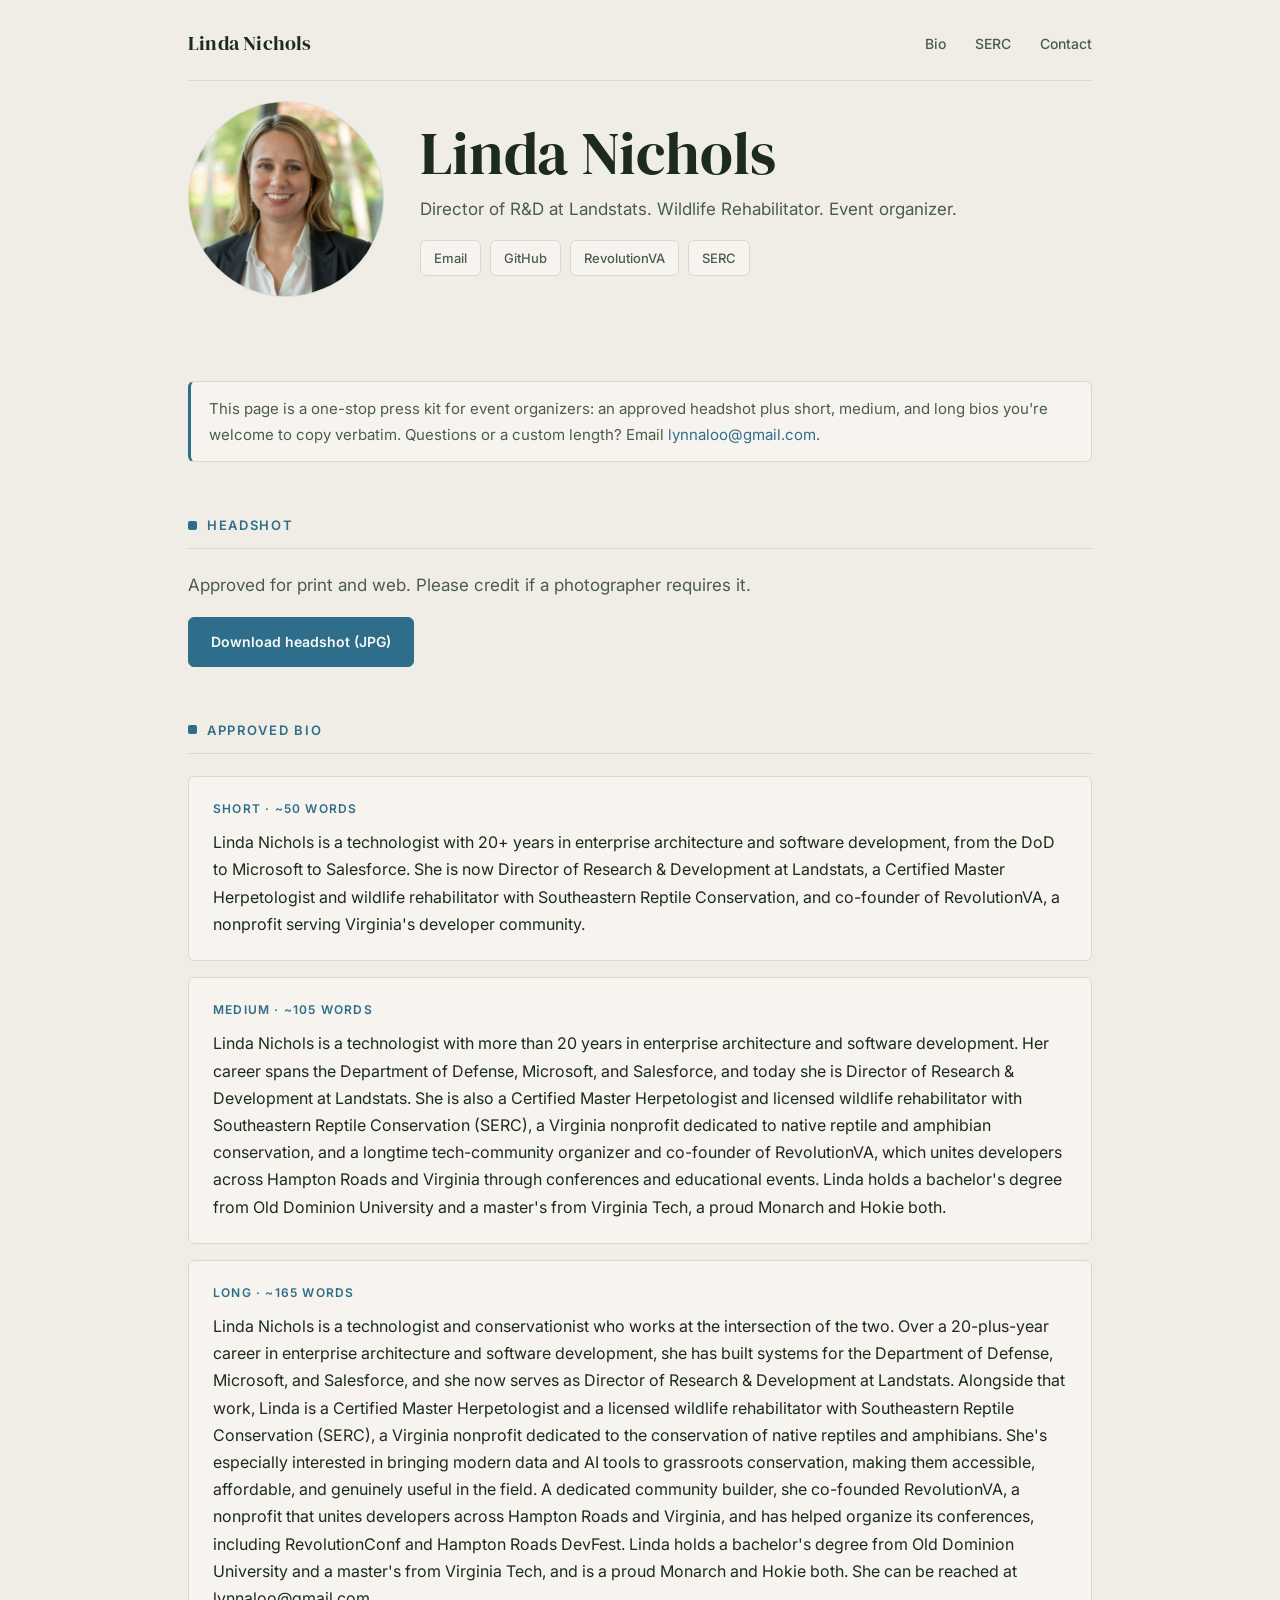
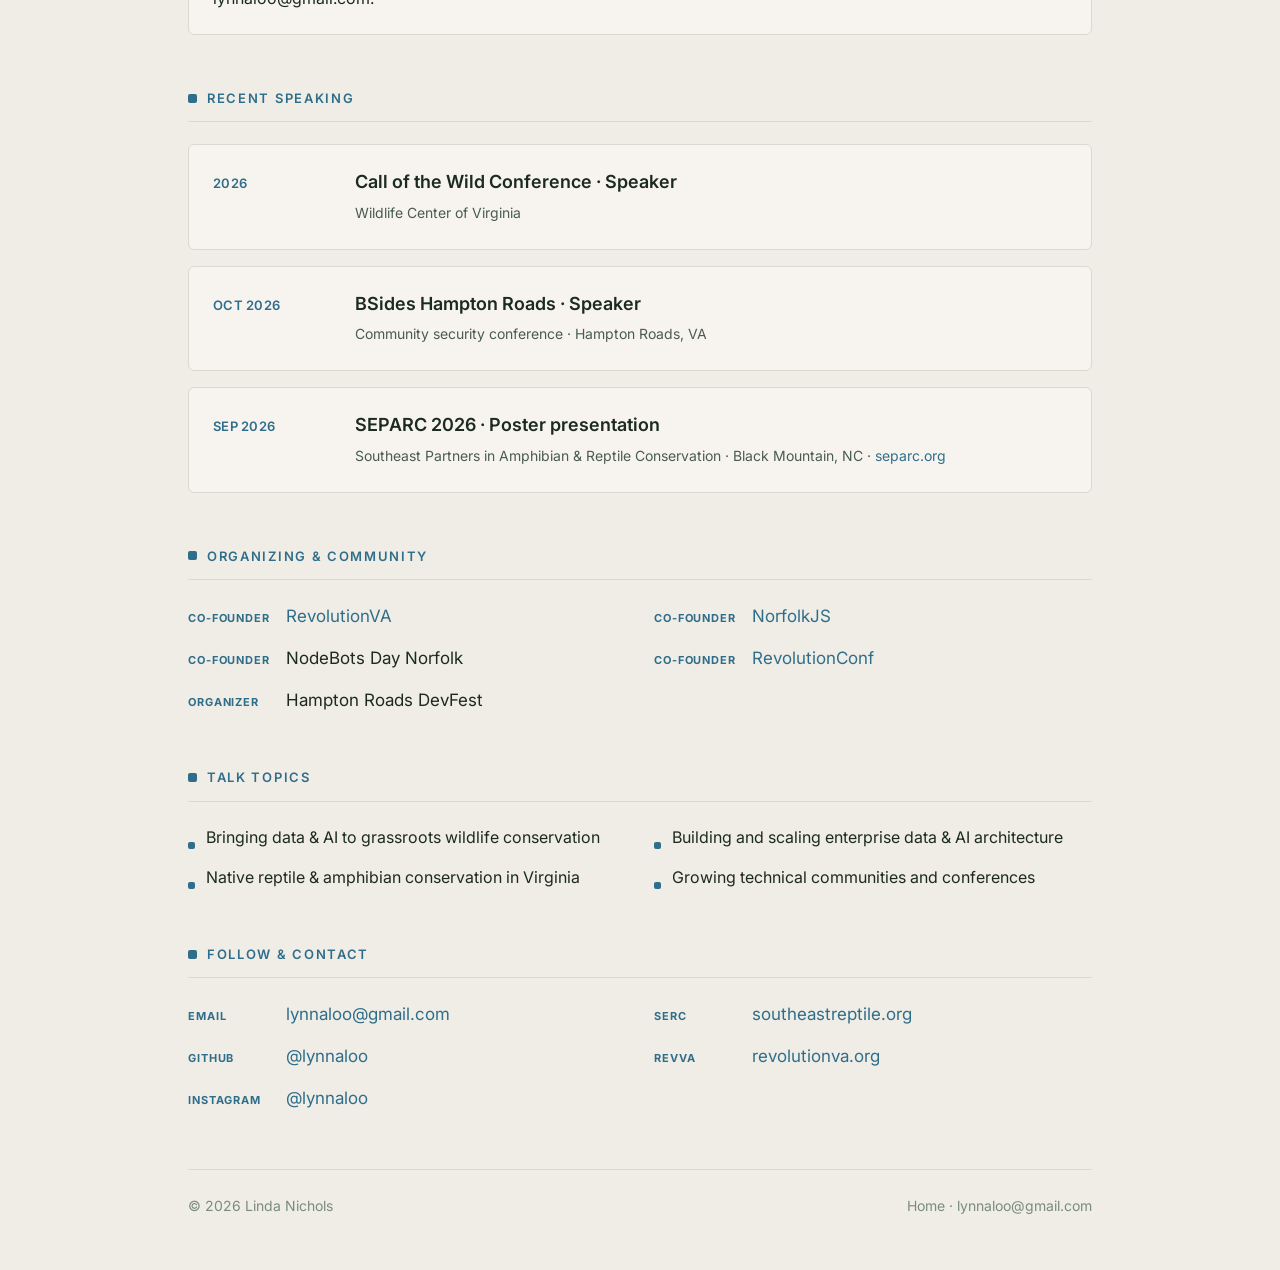
==== commit 320e5e48: "Redesign to match Landkeep/Little Lot brand, keep blue accent" ====
--- a/bio.html
+++ b/bio.html
@@ -7,13 +7,12 @@
   <meta name="description" content="Approved headshot, bios (short/medium/long), speaking engagements, and contact details for Linda Nichols, Director of R&D at Landstats, Certified Master Herpetologist, and event organizer.">
   <link rel="preconnect" href="https://fonts.googleapis.com">
   <link rel="preconnect" href="https://fonts.gstatic.com" crossorigin>
-  <link href="https://fonts.googleapis.com/css2?family=Marcellus&family=PT+Serif:ital,wght@0,400;0,700;1,400;1,700&display=swap" rel="stylesheet">
-  <link rel="stylesheet" href="style.css?v=12">
+  <link href="https://fonts.googleapis.com/css2?family=DM+Serif+Display:ital@0;1&family=Inter:wght@400;500;600;700&display=swap" rel="stylesheet">
+  <link rel="stylesheet" href="style.css?v=13">
   <link rel="icon" href="data:image/svg+xml,<svg xmlns='http://www.w3.org/2000/svg' viewBox='0 0 100 100'><text y='.9em' font-size='90'>🐢</text></svg>">
 </head>
 <body>
 
-  <div class="lines" aria-hidden="true"></div>
 
   <div class="wrap">
 
--- a/style.css
+++ b/style.css
@@ -1,42 +1,44 @@
 /* ============================================================
    Linda Nichols personal site
-   Look: soft watercolor / editorial, blue palette on warm paper
-   Type: Marcellus (display) + PT Serif (body)
+   Brand matched to Landkeep + The Little Lot:
+   warm cream surface, deep-green ink, green accent, water-blue,
+   DM Serif Display (display) + Inter (UI/body), small 6px radius.
    ============================================================ */
 
 :root {
-  --paper:   #f1eee7;   /* soft warm paper */
-  --paper-2: #e8e5db;
-  --surface: #faf8f3;   /* cards */
-  --ink:     #26333e;   /* deep slate-blue */
-  --ink-2:   #566572;
-  --line:    rgba(38, 51, 62, .14);
-  --blue:    #356b96;   /* accent / links */
-  --teal:    #2f7d8c;
-  --indigo:  #435a86;
-
-  --shadow:    0 14px 38px rgba(38, 51, 62, .12), 0 3px 10px rgba(38, 51, 62, .06);
-  --shadow-sm: 0 6px 18px rgba(38, 51, 62, .10);
-  --radius:  16px;
-  --maxw:    960px;
-
-  --display: "Marcellus", "Iowan Old Style", Georgia, serif;
-  --body:    "PT Serif", Georgia, "Times New Roman", serif;
+  --bg:        #f0ede6;   /* page (tan-lt) */
+  --surface:   #f7f4ef;   /* cards */
+  --ink:       #1c2b1e;   /* deep green */
+  --ink-2:     #4a5c4d;
+  --ink-3:     #7a8c7d;
+  --accent:    #2f6e8a;   /* water blue (from Landkeep) */
+  --accent-600:#255873;
+  --accent-lt: #e6f0f4;
+  --tan:       #c8b89a;
+  --amber:     #c47d2a;
+  --land:      #4a7c59;   /* land green, used sparingly */
+  --border:    #ddd8cf;
+
+  --radius: 6px;
+  --maxw: 960px;
+  --display: "DM Serif Display", Georgia, "Times New Roman", serif;
+  --body: "Inter", system-ui, -apple-system, "Segoe UI", Roboto, sans-serif;
 }
 
 @media (prefers-color-scheme: dark) {
   :root {
-    --paper:   #15212a;   /* deep petrol */
-    --paper-2: #101a21;
-    --surface: #1d2b35;
-    --ink:     #e7eef2;
-    --ink-2:   #a6b6c0;
-    --line:    rgba(231, 238, 242, .14);
-    --blue:    #7fb2da;
-    --teal:    #57b0bf;
-    --indigo:  #8ea4cf;
-    --shadow:    0 16px 40px rgba(0, 0, 0, .45), 0 4px 12px rgba(0, 0, 0, .35);
-    --shadow-sm: 0 8px 22px rgba(0, 0, 0, .4);
+    --bg:        #141b15;
+    --surface:   #1b241c;
+    --ink:       #eef1e9;
+    --ink-2:     #b4beb0;
+    --ink-3:     #879386;
+    --accent:    #6ea9c2;
+    --accent-600:#5a93ab;
+    --accent-lt: rgba(110,159,181,.14);
+    --tan:       #b9a98c;
+    --amber:     #d79a52;
+    --land:      #7cb08a;
+    --border:    rgba(238,241,233,.14);
   }
 }
 
@@ -46,191 +48,160 @@
 body {
   margin: 0;
   font-family: var(--body);
-  background: var(--paper);
+  background: var(--bg);
   color: var(--ink);
-  font-size: 18px;
+  font-size: 17px;
   line-height: 1.7;
   -webkit-font-smoothing: antialiased;
-  position: relative;
-}
-/* soft paper grain */
-body::before {
-  content: ""; position: fixed; inset: 0; z-index: 9999; pointer-events: none;
-  opacity: .45; mix-blend-mode: multiply;
-  background-image: url("data:image/svg+xml,%3Csvg xmlns='http://www.w3.org/2000/svg' width='140' height='140'%3E%3Cfilter id='n'%3E%3CfeTurbulence type='fractalNoise' baseFrequency='0.9' numOctaves='2' stitchTiles='stitch'/%3E%3CfeColorMatrix type='saturate' values='0'/%3E%3C/filter%3E%3Crect width='100%25' height='100%25' filter='url(%23n)' opacity='0.05'/%3E%3C/svg%3E");
-}
-@media (prefers-color-scheme: dark) { body::before { mix-blend-mode: screen; opacity: .35; } }
-
-.wrap { position: relative; z-index: 1; max-width: var(--maxw); margin: 0 auto; padding: 0 28px; }
-a { color: var(--blue); text-decoration: none; }
+}
+.wrap { max-width: var(--maxw); margin: 0 auto; padding: 0 28px; }
+a { color: var(--accent); text-decoration: none; }
 a:hover { text-decoration: underline; text-underline-offset: 3px; }
 img { max-width: 100%; display: block; }
-h1, h2, h3 { font-family: var(--display); font-weight: 400; line-height: 1.04; }
-::selection { background: rgba(53, 107, 150, .22); color: var(--ink); }
+h1 { font-family: var(--display); font-weight: 400; line-height: 1.05; letter-spacing: 0; }
+h2, h3 { font-family: var(--body); }
+::selection { background: var(--accent-lt); color: var(--ink); }
 
 /* ---- nav ---- */
-.nav { display: flex; align-items: center; justify-content: space-between; padding: 30px 0 20px; border-bottom: 1px solid var(--line); }
-.nav .brand { font-family: var(--display); font-size: 21px; letter-spacing: .16em; text-transform: uppercase; color: var(--ink); }
-.nav .brand:hover { text-decoration: none; color: var(--blue); }
-.nav .links a { color: var(--ink); margin-left: 26px; font-size: 14px; text-transform: uppercase; letter-spacing: .12em; }
-.nav .links a:hover { color: var(--blue); text-decoration: none; }
+.nav {
+  display: flex; align-items: center; justify-content: space-between;
+  padding: 26px 0 20px; border-bottom: 1px solid var(--border);
+}
+.nav .brand { font-family: var(--display); font-size: 20px; color: var(--ink); letter-spacing: .01em; }
+.nav .brand:hover { text-decoration: none; color: var(--accent); }
+.nav .links a { font-size: 14px; font-weight: 500; color: var(--ink-2); margin-left: 24px; }
+.nav .links a:hover { color: var(--accent); text-decoration: none; }
 
 /* ---- eyebrow ---- */
 .eyebrow {
-  display: inline-flex; align-items: center; gap: 12px;
-  font-family: var(--body); font-weight: 700; text-transform: uppercase;
-  letter-spacing: .22em; font-size: 12px; color: var(--blue); margin: 0 0 26px;
-}
-.eyebrow::before { content: ""; width: 30px; height: 2px; background: var(--blue); }
-
-/* ============================================================
-   HERO (home)
-   ============================================================ */
+  display: inline-flex; align-items: center; gap: 11px;
+  font-weight: 600; text-transform: uppercase; letter-spacing: .14em;
+  font-size: 12px; color: var(--accent); margin: 0 0 22px;
+}
+.eyebrow::before { content: ""; width: 26px; height: 2px; background: var(--accent); border-radius: 2px; }
+
+/* ---- hero ---- */
 .hero { position: relative; }
-.hero-inner { padding: 44px 0 88px; position: relative; z-index: 1; }
-.hero h1 { font-size: clamp(48px, 10vw, 104px); margin: 0 0 26px; color: var(--ink); letter-spacing: -0.01em; }
-.hero h1 em { font-style: italic; color: var(--blue); }
-.hero .lede { font-size: 20px; line-height: 1.6; color: var(--ink-2); margin: 0 0 34px; }
-.hero .lede strong { color: var(--ink); font-weight: 700; }
-
-/* line motif: thin diagonal hatch fading into the top-right corner */
-.lines {
-  position: absolute; top: 0; right: 0; width: min(48%, 560px); height: 440px; z-index: 0; pointer-events: none;
-  background-image: repeating-linear-gradient(56deg, rgba(53,107,150,.5) 0 1px, transparent 1px 18px);
-  -webkit-mask-image: radial-gradient(135% 130% at 100% 0, #000 26%, transparent 70%);
-          mask-image: radial-gradient(135% 130% at 100% 0, #000 26%, transparent 70%);
-}
-@media (prefers-color-scheme: dark) {
-  .lines { background-image: repeating-linear-gradient(56deg, rgba(127,178,218,.3) 0 1px, transparent 1px 18px); }
-}
-@media (max-width: 900px) { .lines { height: 320px; width: min(60%, 360px); } }
-@media (max-width: 560px) { .lines { height: 200px; width: 64%; } }
+.hero-inner { padding: 40px 0 72px; }
+.hero h1 { font-size: clamp(44px, 8.5vw, 90px); margin: 0 0 24px; color: var(--ink); }
+.hero h1 em { font-style: italic; color: var(--accent); }
+.hero .lede { font-size: 20px; line-height: 1.6; color: var(--ink-2); margin: 0 0 32px; }
+.hero .lede strong { color: var(--ink); font-weight: 600; }
 
 /* ---- buttons ---- */
-.btn-row { display: flex; flex-wrap: wrap; gap: 16px; }
+.btn-row { display: flex; flex-wrap: wrap; gap: 14px; }
 .btn {
-  display: inline-block; padding: 13px 26px; border-radius: 12px;
-  font-family: var(--body); font-weight: 700; font-size: 15px; letter-spacing: .01em;
-  border: 1px solid var(--line); background: var(--surface); color: var(--ink);
-  box-shadow: var(--shadow-sm); transition: transform .16s ease, box-shadow .16s ease;
-}
-.btn:hover { text-decoration: none; transform: translateY(-2px); box-shadow: var(--shadow); }
-.btn.primary { background: var(--blue); border-color: transparent; color: #f7fbff; }
-
-/* ============================================================
-   BIO cover (portrait + name)
-   ============================================================ */
-.bio-head { display: flex; gap: 44px; align-items: center; padding: 22px 0 58px; flex-wrap: wrap; }
-
-.portrait { position: relative; width: 210px; flex-shrink: 0; }
+  display: inline-block; padding: 12px 22px; border-radius: var(--radius);
+  font-family: var(--body); font-weight: 600; font-size: 14px;
+  border: 1px solid var(--border); background: var(--surface); color: var(--ink);
+  transition: border-color .15s ease, background .15s ease, color .15s ease;
+}
+.btn:hover { text-decoration: none; border-color: var(--accent); color: var(--accent); background: var(--accent-lt); }
+.btn.primary { background: var(--accent); border-color: var(--accent); color: #f7fbf7; }
+.btn.primary:hover { background: var(--accent-600); border-color: var(--accent-600); color: #f7fbf7; }
+
+/* ---- bio cover (portrait + name) ---- */
+.bio-head { display: flex; gap: 36px; align-items: center; padding: 20px 0 52px; flex-wrap: wrap; }
+.portrait { position: relative; width: 196px; flex-shrink: 0; }
 .portrait .frame {
-  position: relative; z-index: 1; border-radius: 50%; overflow: hidden;
-  box-shadow: var(--shadow); background: var(--paper-2); border: 1px solid var(--line);
-  aspect-ratio: 1 / 1;
+  position: relative; border-radius: 50%; overflow: hidden; aspect-ratio: 1 / 1;
+  background: var(--accent-lt); border: 1px solid var(--border);
 }
 .portrait .monogram {
   position: absolute; inset: 0; display: flex; align-items: center; justify-content: center;
-  font-family: var(--display); font-size: 62px; letter-spacing: .06em; color: var(--ink-2);
-  opacity: .55;
+  font-family: var(--display); font-size: 58px; color: var(--ink-3);
 }
 .portrait img { position: relative; z-index: 1; width: 100%; height: 100%; aspect-ratio: 1 / 1; object-fit: cover; }
-
-.bio-head h1 { font-size: clamp(42px, 8vw, 68px); margin: 0 0 14px; color: var(--ink); }
-.bio-head .tagline { font-family: var(--body); font-style: italic; font-size: 18px; color: var(--ink-2); margin: 0 0 20px; line-height: 1.5; }
-.cover-links { display: flex; flex-wrap: wrap; gap: 10px; }
+.bio-head h1 { font-size: clamp(40px, 7vw, 60px); margin: 0 0 12px; color: var(--ink); }
+.bio-head .tagline { font-size: 17px; color: var(--ink-2); margin: 0 0 18px; line-height: 1.5; }
+.cover-links { display: flex; flex-wrap: wrap; gap: 9px; }
 .chip {
-  font-family: var(--body); font-weight: 700; font-size: 13px; letter-spacing: .02em;
-  padding: 7px 16px; border-radius: 999px; border: 1px solid var(--blue);
-  color: var(--blue); background: transparent; transition: background .16s ease, color .16s ease;
-}
-.chip:hover { background: var(--blue); color: #f7fbff; text-decoration: none; }
-
-/* ============================================================
-   CONTENT
-   ============================================================ */
+  font-size: 13px; font-weight: 500; padding: 6px 13px; border-radius: var(--radius);
+  border: 1px solid var(--border); color: var(--ink-2); background: var(--surface);
+  transition: border-color .15s ease, color .15s ease;
+}
+.chip:hover { border-color: var(--accent); color: var(--accent); text-decoration: none; }
+
+/* ---- content ---- */
 main { padding: 4px 0 0; }
 
 .note {
-  font-family: var(--body); font-size: 15px; color: var(--ink-2);
-  background: var(--surface); border: 1px solid var(--line); border-left: 3px solid var(--blue);
-  border-radius: 10px; padding: 14px 18px; margin: 30px 0 0;
-}
-.note code { font-family: ui-monospace, Menlo, monospace; font-size: 12px; color: var(--blue); }
-
-section.block { margin: 56px 0; }
+  font-size: 15px; color: var(--ink-2); background: var(--surface);
+  border: 1px solid var(--border); border-left: 3px solid var(--accent);
+  border-radius: var(--radius); padding: 14px 18px; margin: 28px 0 0;
+}
+.note code { font-family: ui-monospace, Menlo, monospace; font-size: 12px; color: var(--accent); }
+
+section.block { margin: 52px 0; }
 section.block > h2 {
-  display: flex; align-items: center; gap: 13px;
-  font-family: var(--body); font-weight: 700; text-transform: uppercase;
-  letter-spacing: .2em; font-size: 13px; color: var(--blue);
-  margin: 0 0 26px; padding-bottom: 14px; border-bottom: 1px solid var(--line);
-}
-section.block > h2::before { content: ""; width: 22px; height: 3px; border-radius: 2px; background: var(--blue); flex-shrink: 0; }
+  display: flex; align-items: center; gap: 10px;
+  font-weight: 600; text-transform: uppercase; letter-spacing: .13em; font-size: 13px;
+  color: var(--accent); margin: 0 0 22px; padding-bottom: 12px; border-bottom: 1px solid var(--border);
+}
+section.block > h2::before { content: ""; width: 9px; height: 9px; background: var(--accent); border-radius: 2px; flex-shrink: 0; }
 
 /* cards */
 .bio-card {
-  position: relative; background: var(--surface); border: 1px solid var(--line);
-  border-radius: var(--radius); padding: 24px 26px; margin-bottom: 18px;
-  box-shadow: var(--shadow-sm); transition: transform .16s ease, box-shadow .16s ease;
-}
-.bio-card:hover { transform: translateY(-3px); box-shadow: var(--shadow); }
-.bio-card .label { font-family: var(--body); font-size: 12px; font-weight: 700; text-transform: uppercase; letter-spacing: .16em; color: var(--blue); margin: 0 0 12px; }
-.bio-card p { margin: 0; font-size: 17px; }
+  background: var(--surface); border: 1px solid var(--border); border-radius: var(--radius);
+  padding: 22px 24px; margin-bottom: 16px; transition: border-color .15s ease;
+}
+.bio-card:hover { border-color: var(--accent); }
+.bio-card .label { font-size: 12px; font-weight: 600; text-transform: uppercase; letter-spacing: .1em; color: var(--accent); margin: 0 0 10px; }
+.bio-card p { margin: 0; font-size: 16px; }
 .bio-card p + p { margin-top: 8px; }
 
 /* events */
-.event { display: flex; gap: 24px; align-items: baseline; }
-.event .when { font-family: var(--display); font-size: 15px; letter-spacing: .04em; color: var(--blue); flex-shrink: 0; min-width: 128px; text-transform: uppercase; }
-.event .what strong { font-family: var(--display); font-weight: 400; font-size: 23px; color: var(--ink); }
-.event .what .meta { color: var(--ink-2); font-size: 15px; }
-
-.asset-row { display: flex; flex-wrap: wrap; gap: 14px; margin-top: 6px; }
+.event { display: flex; gap: 22px; align-items: baseline; }
+.event .when { font-weight: 600; font-size: 13px; letter-spacing: .02em; color: var(--accent); flex-shrink: 0; min-width: 120px; text-transform: uppercase; }
+.event .what strong { font-weight: 600; font-size: 18px; color: var(--ink); }
+.event .what .meta { color: var(--ink-2); font-size: 14px; }
+
+.asset-row { display: flex; flex-wrap: wrap; gap: 12px; margin-top: 4px; }
 
 /* two-column lists */
-.links-list { display: grid; grid-template-columns: repeat(2, 1fr); gap: 14px 30px; }
-.links-list a, .links-list span.pair { display: flex; align-items: baseline; gap: 11px; }
-.links-list .k { font-family: var(--body); font-size: 12px; font-weight: 700; text-transform: uppercase; letter-spacing: .1em; color: var(--blue); min-width: 92px; flex-shrink: 0; }
-.topic { display: flex; gap: 12px; align-items: baseline; color: var(--ink); font-size: 17px; }
-.topic::before { content: ""; width: 14px; height: 3px; border-radius: 2px; background: var(--teal); flex-shrink: 0; transform: translateY(8px); }
-
-/* home highlight cards */
-.cards { display: grid; grid-template-columns: repeat(2, 1fr); gap: 20px; margin: 46px 0; }
+.links-list { display: grid; grid-template-columns: repeat(2, 1fr); gap: 13px 28px; }
+.links-list a, .links-list span.pair { display: flex; align-items: baseline; gap: 10px; }
+.links-list .k { font-size: 11px; font-weight: 700; text-transform: uppercase; letter-spacing: .08em; color: var(--accent); min-width: 88px; flex-shrink: 0; }
+.topic { display: flex; gap: 11px; align-items: baseline; color: var(--ink); font-size: 16px; }
+.topic::before { content: ""; width: 7px; height: 7px; background: var(--accent); border-radius: 2px; flex-shrink: 0; transform: translateY(6px); }
+
+/* home highlights */
+.hl-list { display: grid; gap: 16px; }
+.hl-role { display: block; font-weight: 600; font-size: 19px; color: var(--ink); }
+.hl-role a { color: var(--accent); }
+.hl-role a:hover { text-decoration: underline; text-underline-offset: 3px; }
+.hl-desc { display: block; color: var(--ink-2); font-size: 14px; margin-top: 2px; }
+.hl-sub { font-weight: 600; text-transform: uppercase; letter-spacing: .13em; font-size: 12px; color: var(--accent); margin: 28px 0 12px; }
+.tags { display: flex; flex-wrap: wrap; gap: 9px; align-items: center; }
+.tag { font-size: 14px; color: var(--ink); background: var(--surface); border: 1px solid var(--border); border-radius: var(--radius); padding: 6px 13px; }
+.tag-more { color: var(--ink-3); font-size: 14px; }
+
+/* home cards */
+.cards { display: grid; grid-template-columns: repeat(2, 1fr); gap: 16px; margin: 40px 0; }
 .card {
-  position: relative; display: block; background: var(--surface); border: 1px solid var(--line);
-  border-radius: var(--radius); padding: 26px; box-shadow: var(--shadow-sm); color: var(--ink);
-  transition: transform .16s ease, box-shadow .16s ease; overflow: hidden;
-}
-.card:hover { transform: translateY(-3px); box-shadow: var(--shadow); text-decoration: none; }
-.card .kicker { position: relative; z-index: 1; font-family: var(--body); font-size: 12px; font-weight: 700; text-transform: uppercase; letter-spacing: .14em; color: var(--blue); margin: 0 0 10px; }
-.card h3 { position: relative; z-index: 1; font-size: 25px; margin: 0 0 8px; color: var(--ink); }
-.card p { position: relative; z-index: 1; margin: 0; color: var(--ink-2); font-size: 15px; }
-
-/* home highlights */
-.hl-list { display: grid; gap: 18px; }
-.hl-role { display: block; font-family: var(--display); font-size: 21px; color: var(--ink); }
-.hl-role a { color: var(--blue); }
-.hl-role a:hover { text-decoration: underline; text-underline-offset: 3px; }
-.hl-desc { display: block; color: var(--ink-2); font-size: 15px; margin-top: 3px; }
-.hl-sub { font-family: var(--body); font-weight: 700; text-transform: uppercase; letter-spacing: .16em; font-size: 12px; color: var(--blue); margin: 30px 0 12px; }
-.tags { display: flex; flex-wrap: wrap; gap: 10px; align-items: center; }
-.tag { font-family: var(--body); font-size: 14px; color: var(--ink); background: var(--surface); border: 1px solid var(--line); border-radius: 999px; padding: 7px 15px; }
-.tag-more { color: var(--ink-2); font-size: 14px; }
+  display: block; background: var(--surface); border: 1px solid var(--border); border-radius: var(--radius);
+  padding: 24px; color: var(--ink); transition: border-color .15s ease;
+}
+.card:hover { border-color: var(--accent); text-decoration: none; }
+.card .kicker { font-size: 11px; font-weight: 700; text-transform: uppercase; letter-spacing: .12em; color: var(--accent); margin: 0 0 9px; }
+.card h3 { font-weight: 600; font-size: 21px; margin: 0 0 7px; color: var(--ink); }
+.card p { margin: 0; color: var(--ink-2); font-size: 15px; }
 
 /* footer */
 footer {
-  border-top: 1px solid var(--line); margin-top: 64px; padding: 26px 0 60px;
-  color: var(--ink-2); font-family: var(--body); font-size: 14px;
+  border-top: 1px solid var(--border); margin-top: 56px; padding: 24px 0 52px;
+  color: var(--ink-3); font-size: 14px;
   display: flex; justify-content: space-between; flex-wrap: wrap; gap: 12px;
 }
-footer a { color: var(--ink-2); }
-footer a:hover { color: var(--blue); }
+footer a { color: var(--ink-3); }
+footer a:hover { color: var(--accent); }
 
 /* ---- responsive ---- */
 @media (max-width: 620px) {
-  body { font-size: 17px; }
+  .bio-head { gap: 24px; }
   .links-list, .cards { grid-template-columns: 1fr; }
   .event { flex-direction: column; gap: 4px; }
   .event .when { min-width: 0; }
   .nav .links a { margin-left: 16px; }
 }
-
 @media (prefers-reduced-motion: reduce) { * { transition: none !important; scroll-behavior: auto; } }
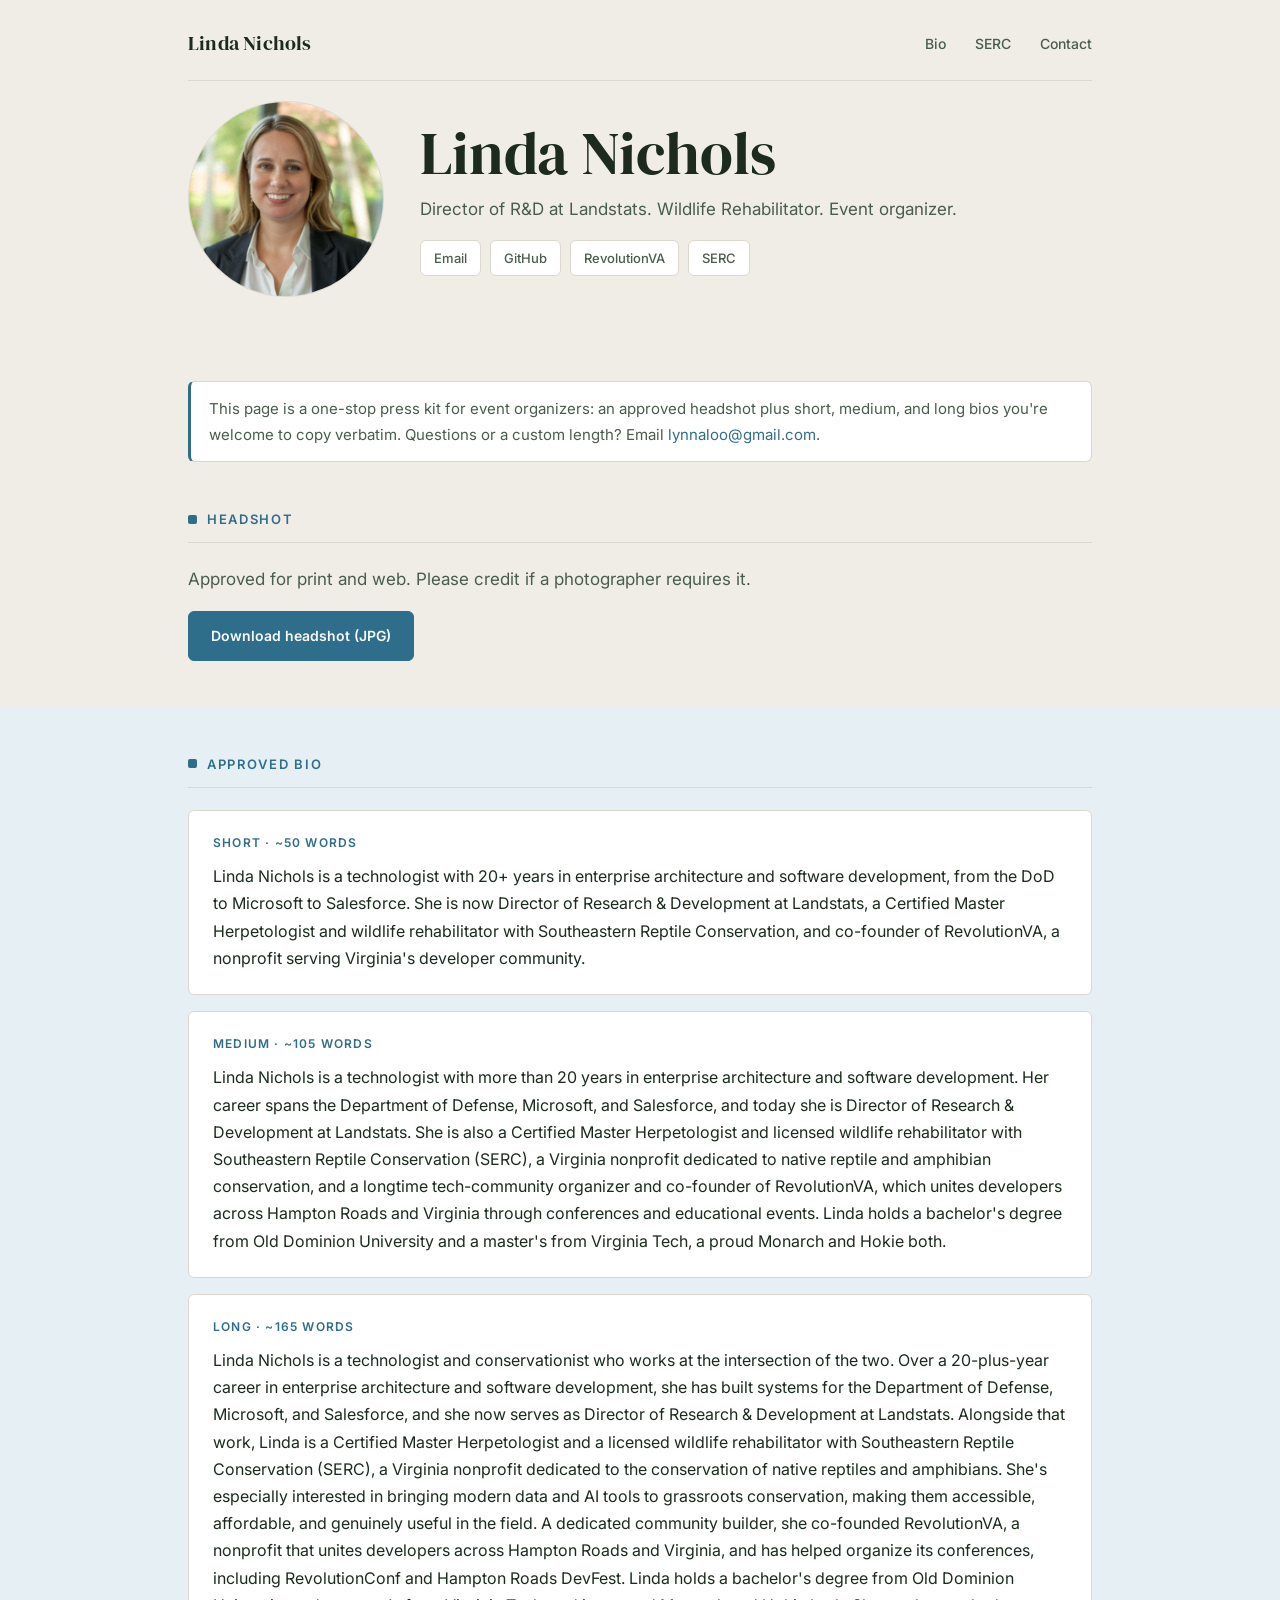
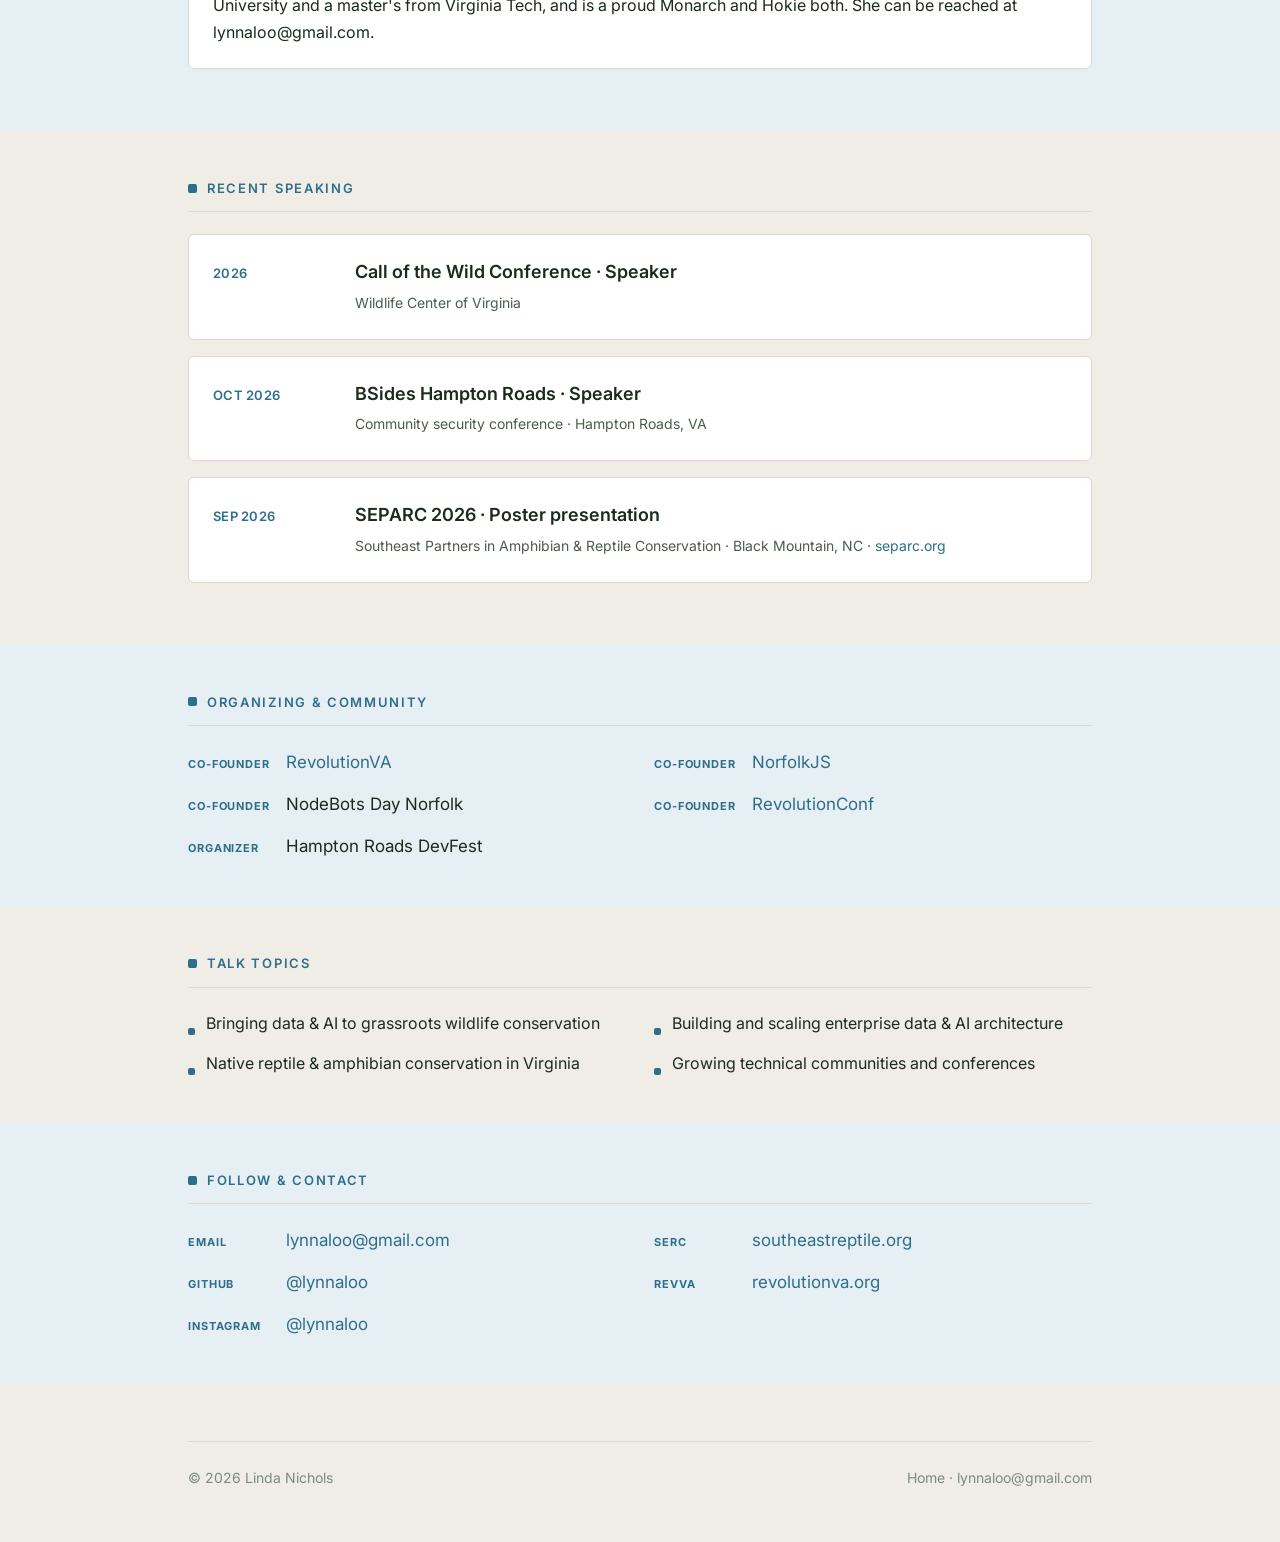
==== commit 191f7231: "Add white cards and alternating section bands for readability" ====
--- a/bio.html
+++ b/bio.html
@@ -8,7 +8,7 @@
   <link rel="preconnect" href="https://fonts.googleapis.com">
   <link rel="preconnect" href="https://fonts.gstatic.com" crossorigin>
   <link href="https://fonts.googleapis.com/css2?family=DM+Serif+Display:ital@0;1&family=Inter:wght@400;500;600;700&display=swap" rel="stylesheet">
-  <link rel="stylesheet" href="style.css?v=13">
+  <link rel="stylesheet" href="style.css?v=15">
   <link rel="icon" href="data:image/svg+xml,<svg xmlns='http://www.w3.org/2000/svg' viewBox='0 0 100 100'><text y='.9em' font-size='90'>🐢</text></svg>">
 </head>
 <body>
@@ -61,7 +61,7 @@
       </section>
 
       <!-- ============ BIOS ============ -->
-      <section class="block">
+      <section class="block band-tint">
         <h2>Approved bio</h2>
 
         <div class="bio-card">
@@ -150,7 +150,7 @@
       </section>
 
       <!-- ============ ORGANIZING ============ -->
-      <section class="block">
+      <section class="block band-tint">
         <h2>Organizing &amp; community</h2>
         <div class="links-list">
           <a href="https://revolutionva.org"><span class="k">Co-founder</span> RevolutionVA</a>
@@ -173,7 +173,7 @@
       </section>
 
       <!-- ============ CONTACT ============ -->
-      <section class="block">
+      <section class="block band-tint">
         <h2>Follow &amp; contact</h2>
         <div class="links-list">
           <a href="mailto:lynnaloo@gmail.com"><span class="k">Email</span> lynnaloo@gmail.com</a>
--- a/style.css
+++ b/style.css
@@ -7,7 +7,9 @@
 
 :root {
   --bg:        #f0ede6;   /* page (tan-lt) */
-  --surface:   #f7f4ef;   /* cards */
+  --surface:   #f7f4ef;
+  --card:      #ffffff;   /* cards: pop against the cream page */
+  --tint:      #e6f0f4;   /* soft blue band (Landkeep water-lt) */
   --ink:       #1c2b1e;   /* deep green */
   --ink-2:     #4a5c4d;
   --ink-3:     #7a8c7d;
@@ -25,26 +27,11 @@
   --body: "Inter", system-ui, -apple-system, "Segoe UI", Roboto, sans-serif;
 }
 
-@media (prefers-color-scheme: dark) {
-  :root {
-    --bg:        #141b15;
-    --surface:   #1b241c;
-    --ink:       #eef1e9;
-    --ink-2:     #b4beb0;
-    --ink-3:     #879386;
-    --accent:    #6ea9c2;
-    --accent-600:#5a93ab;
-    --accent-lt: rgba(110,159,181,.14);
-    --tan:       #b9a98c;
-    --amber:     #d79a52;
-    --land:      #7cb08a;
-    --border:    rgba(238,241,233,.14);
-  }
-}
+/* Light-only, like Landkeep + The Little Lot (no dark-mode variant). */
 
 /* ---- base ---- */
 * { box-sizing: border-box; }
-html { -webkit-text-size-adjust: 100%; scroll-behavior: smooth; }
+html { -webkit-text-size-adjust: 100%; scroll-behavior: smooth; color-scheme: light; }
 body {
   margin: 0;
   font-family: var(--body);
@@ -93,7 +80,7 @@
 .btn {
   display: inline-block; padding: 12px 22px; border-radius: var(--radius);
   font-family: var(--body); font-weight: 600; font-size: 14px;
-  border: 1px solid var(--border); background: var(--surface); color: var(--ink);
+  border: 1px solid var(--border); background: var(--card); color: var(--ink);
   transition: border-color .15s ease, background .15s ease, color .15s ease;
 }
 .btn:hover { text-decoration: none; border-color: var(--accent); color: var(--accent); background: var(--accent-lt); }
@@ -117,7 +104,7 @@
 .cover-links { display: flex; flex-wrap: wrap; gap: 9px; }
 .chip {
   font-size: 13px; font-weight: 500; padding: 6px 13px; border-radius: var(--radius);
-  border: 1px solid var(--border); color: var(--ink-2); background: var(--surface);
+  border: 1px solid var(--border); color: var(--ink-2); background: var(--card);
   transition: border-color .15s ease, color .15s ease;
 }
 .chip:hover { border-color: var(--accent); color: var(--accent); text-decoration: none; }
@@ -126,13 +113,22 @@
 main { padding: 4px 0 0; }
 
 .note {
-  font-size: 15px; color: var(--ink-2); background: var(--surface);
+  font-size: 15px; color: var(--ink-2); background: var(--card);
   border: 1px solid var(--border); border-left: 3px solid var(--accent);
   border-radius: var(--radius); padding: 14px 18px; margin: 28px 0 0;
 }
 .note code { font-family: ui-monospace, Menlo, monospace; font-size: 12px; color: var(--accent); }
 
-section.block { margin: 52px 0; }
+section.block { margin: 0; padding: 46px 0; }
+section.cards { padding: 46px 0; }
+
+/* full-bleed section bands (keep content centered, extend color edge-to-edge) */
+.band-white, .band-tint {
+  box-shadow: 0 0 0 100vmax var(--b);
+  clip-path: inset(0 -100vmax);
+}
+.band-white { --b: var(--card); background: var(--card); }
+.band-tint  { --b: var(--tint);  background: var(--tint); }
 section.block > h2 {
   display: flex; align-items: center; gap: 10px;
   font-weight: 600; text-transform: uppercase; letter-spacing: .13em; font-size: 13px;
@@ -142,7 +138,7 @@
 
 /* cards */
 .bio-card {
-  background: var(--surface); border: 1px solid var(--border); border-radius: var(--radius);
+  background: var(--card); border: 1px solid var(--border); border-radius: var(--radius);
   padding: 22px 24px; margin-bottom: 16px; transition: border-color .15s ease;
 }
 .bio-card:hover { border-color: var(--accent); }
@@ -173,13 +169,13 @@
 .hl-desc { display: block; color: var(--ink-2); font-size: 14px; margin-top: 2px; }
 .hl-sub { font-weight: 600; text-transform: uppercase; letter-spacing: .13em; font-size: 12px; color: var(--accent); margin: 28px 0 12px; }
 .tags { display: flex; flex-wrap: wrap; gap: 9px; align-items: center; }
-.tag { font-size: 14px; color: var(--ink); background: var(--surface); border: 1px solid var(--border); border-radius: var(--radius); padding: 6px 13px; }
+.tag { font-size: 14px; color: var(--ink); background: var(--card); border: 1px solid var(--border); border-radius: var(--radius); padding: 6px 13px; }
 .tag-more { color: var(--ink-3); font-size: 14px; }
 
 /* home cards */
-.cards { display: grid; grid-template-columns: repeat(2, 1fr); gap: 16px; margin: 40px 0; }
+.cards { display: grid; grid-template-columns: repeat(2, 1fr); gap: 16px; margin: 0; }
 .card {
-  display: block; background: var(--surface); border: 1px solid var(--border); border-radius: var(--radius);
+  display: block; background: var(--card); border: 1px solid var(--border); border-radius: var(--radius);
   padding: 24px; color: var(--ink); transition: border-color .15s ease;
 }
 .card:hover { border-color: var(--accent); text-decoration: none; }
